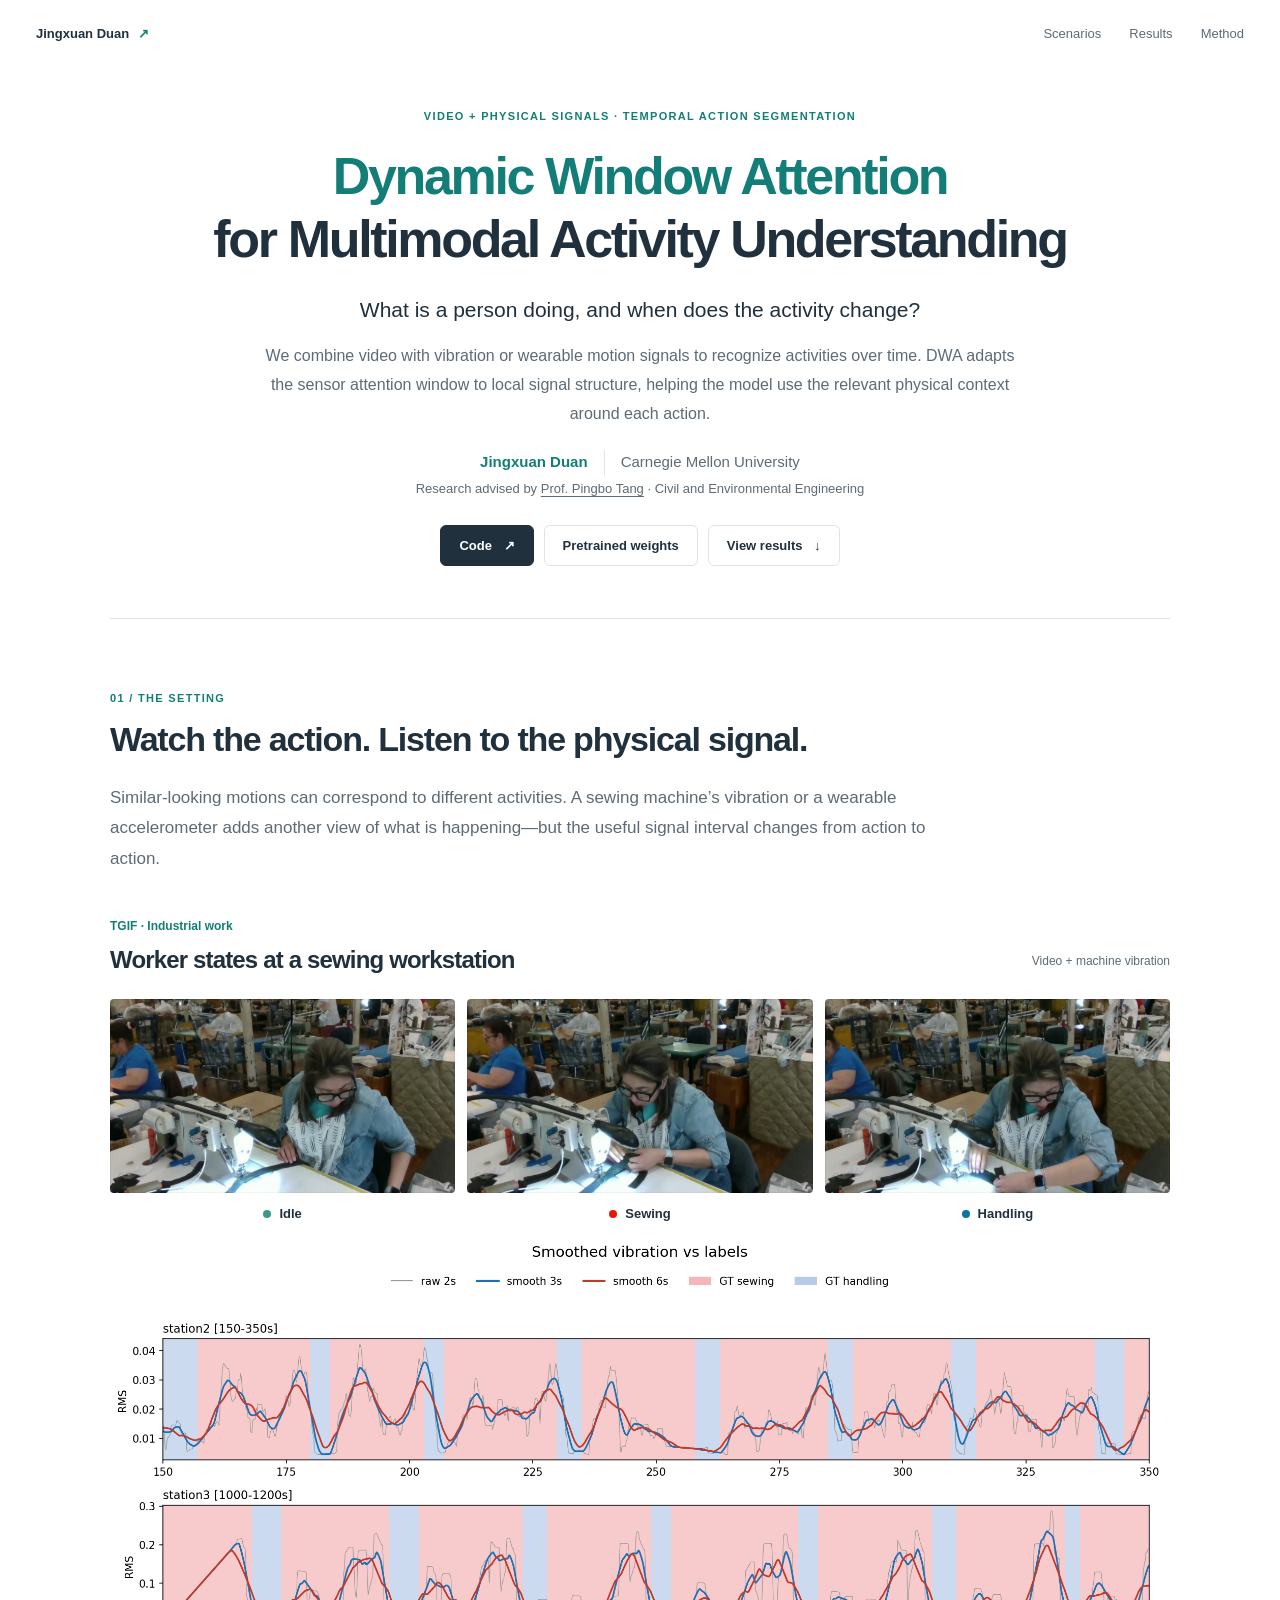
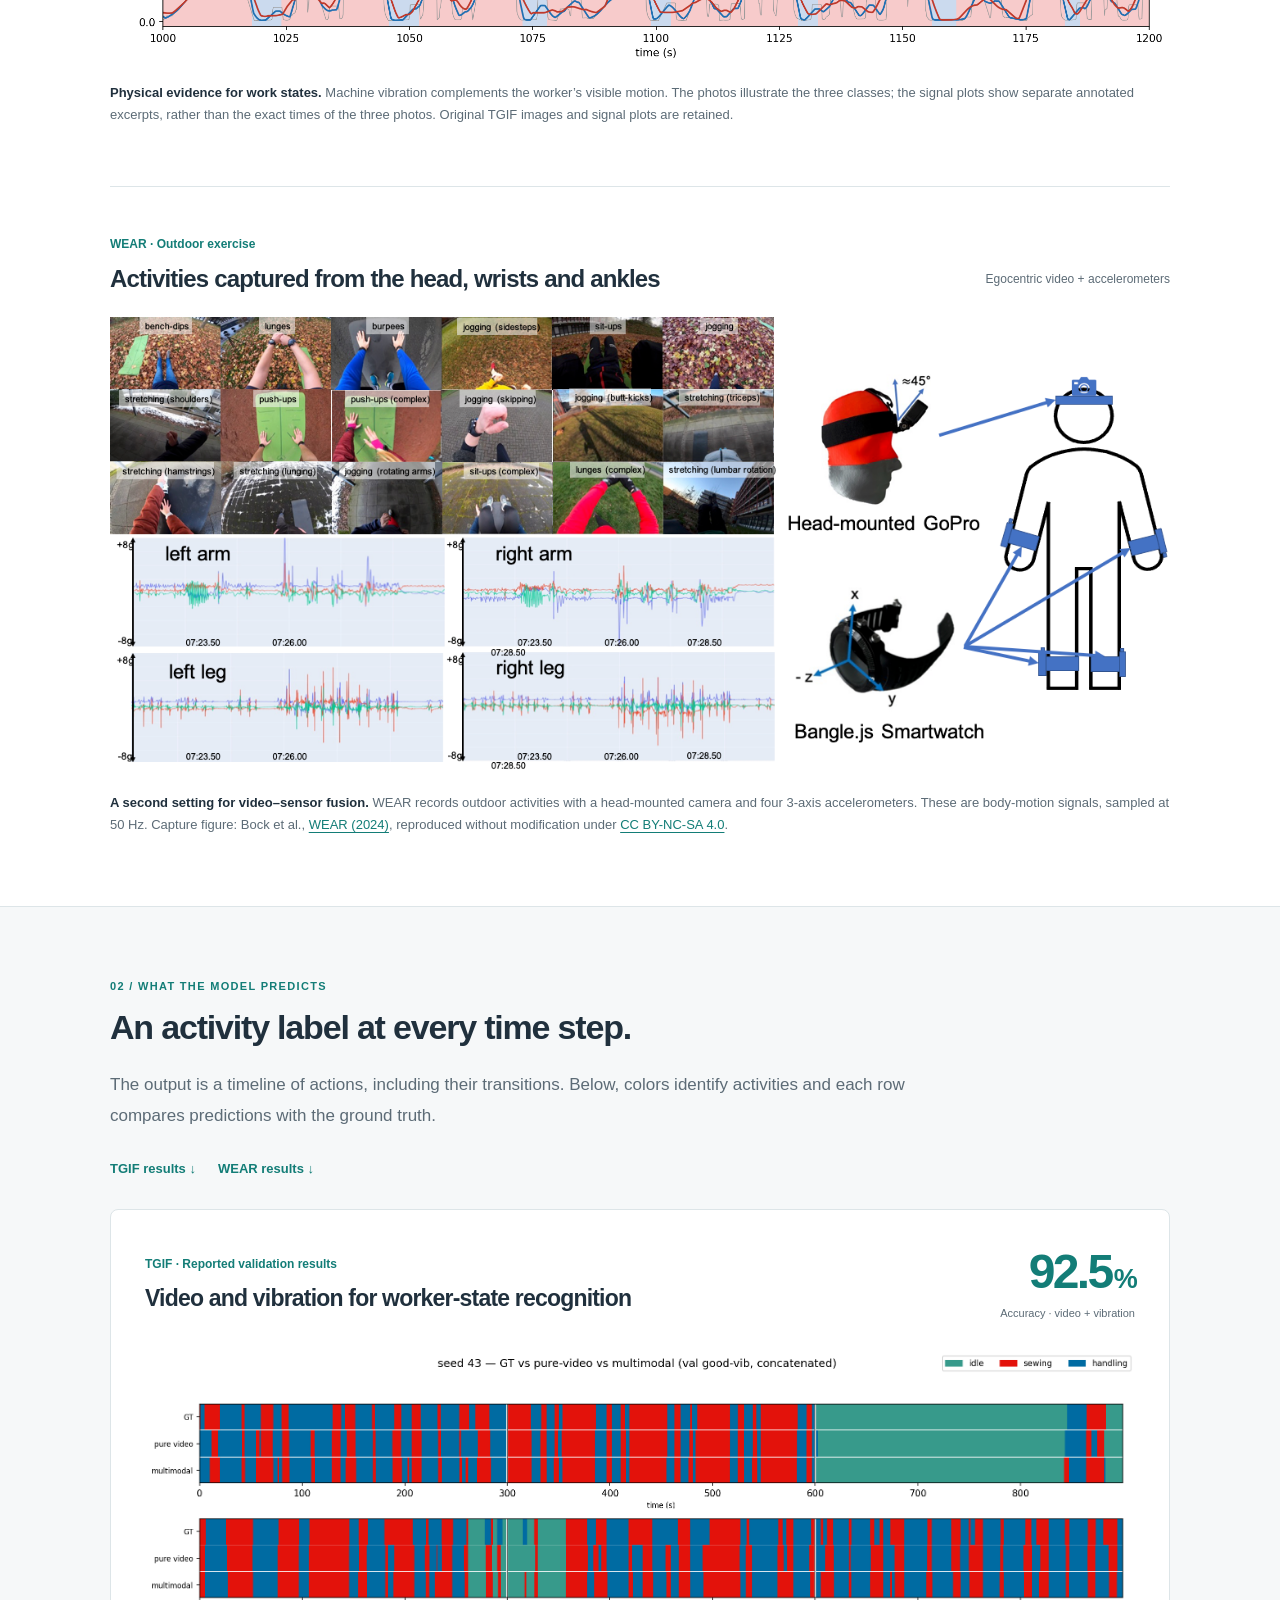
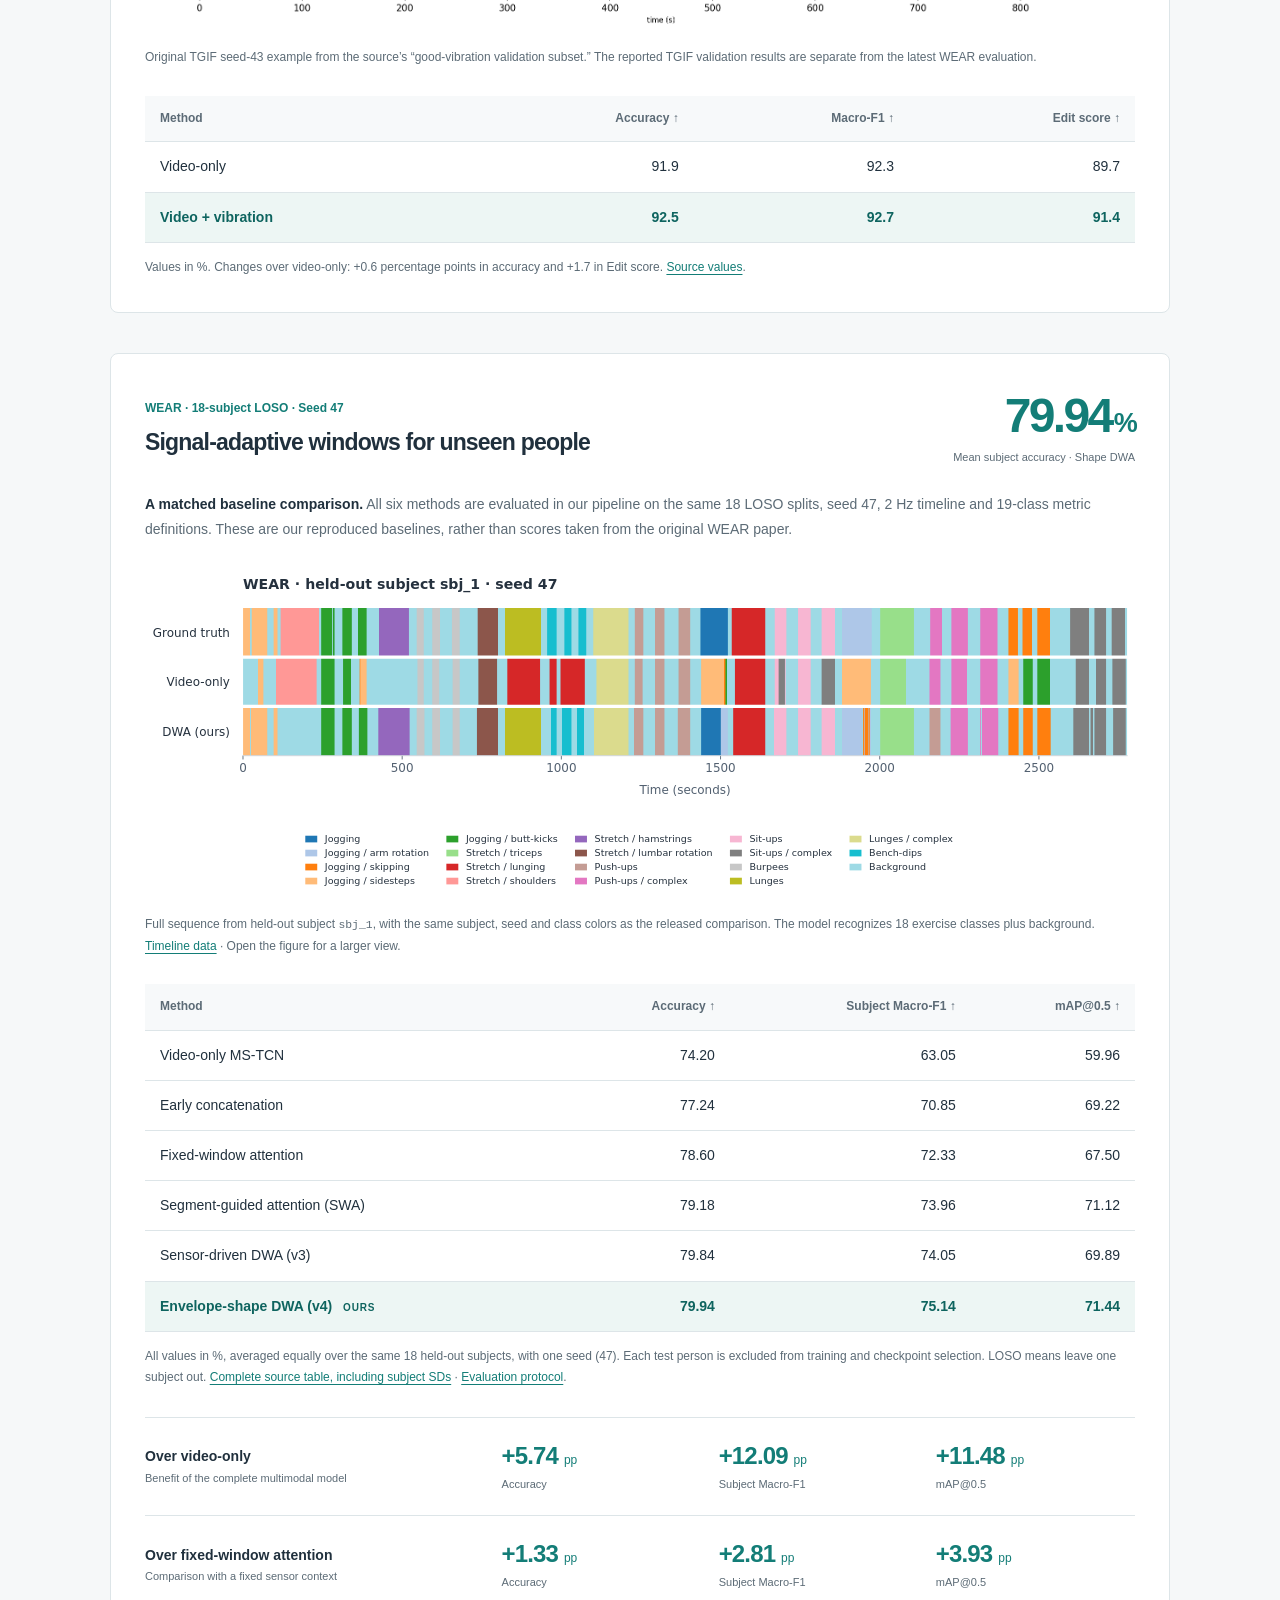
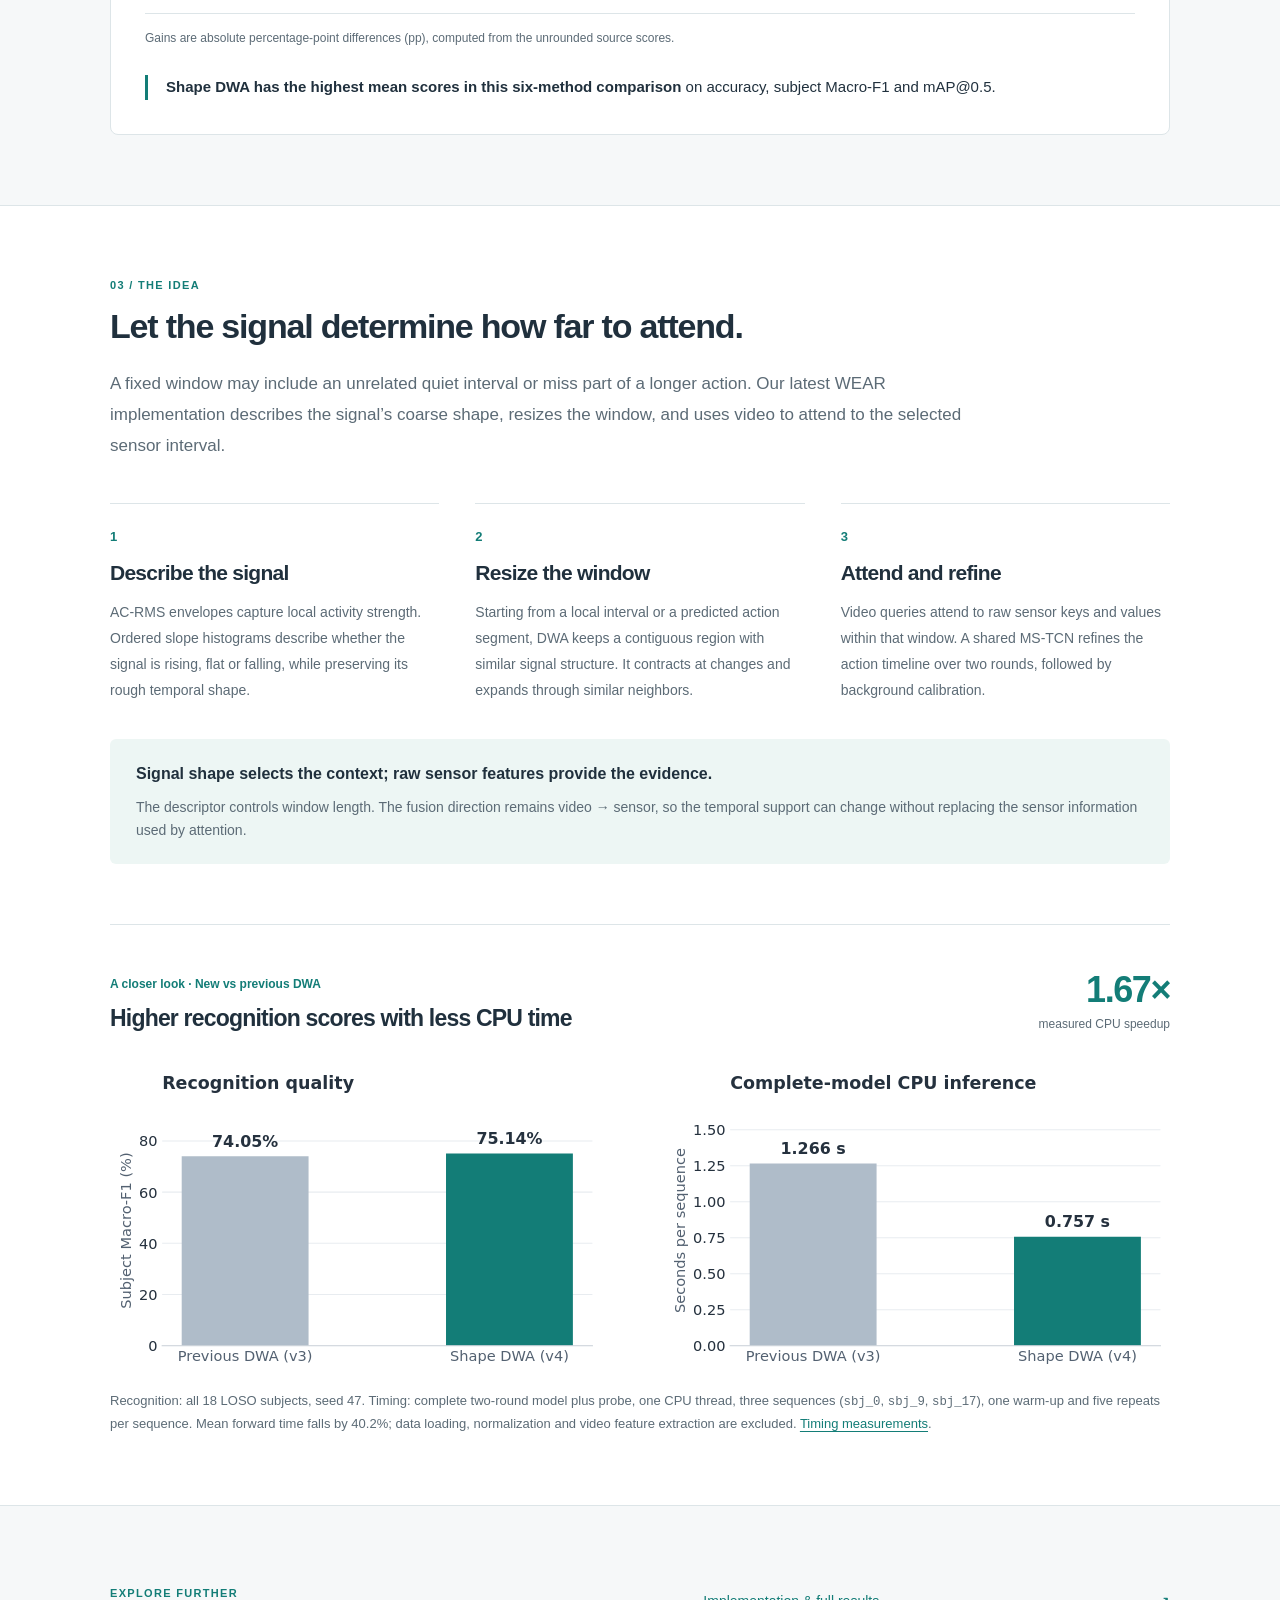
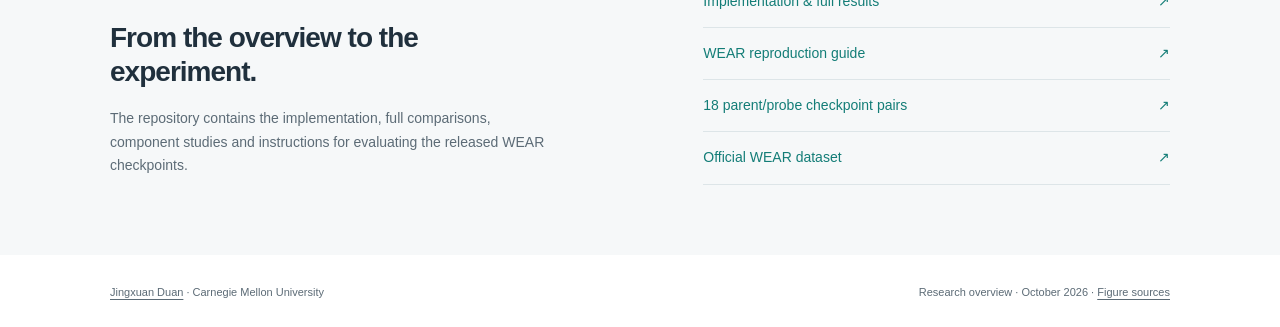
==== research/dwa/index.html @ 3ad312fc "Add concise DWA research page with scenarios and matched results" ====
<!DOCTYPE html>
<html lang="en">
<head>
  <meta charset="UTF-8">
  <meta name="viewport" content="width=device-width, initial-scale=1.0">
  <title>DWA: Signal-Adaptive Multimodal Activity Understanding | Jingxuan Duan</title>
  <meta name="description" content="Dynamic Window Attention combines video with vibration and wearable sensor signals to recognize human activities over time. Scenarios, temporal segmentation results, and a short method overview.">
  <meta name="author" content="Jingxuan Duan">
  <meta property="og:title" content="DWA: Signal-Adaptive Multimodal Activity Understanding">
  <meta property="og:description" content="From sewing workstations to outdoor exercise: using signal shape to select the sensor context for video-based activity understanding.">
  <meta property="og:type" content="website">
  <meta property="og:url" content="https://shureduan.github.io/research/dwa/">
  <meta property="og:image" content="https://shureduan.github.io/assets/research/dwa/tgif-sewing.jpg">
  <link rel="canonical" href="https://shureduan.github.io/research/dwa/">
  <link rel="stylesheet" href="style.css">
</head>
<body>
  <a class="skip-link" href="#scenarios">Skip to research</a>
  <nav class="page-nav" aria-label="Project navigation">
    <a class="home-link" href="../../">Jingxuan Duan <span aria-hidden="true">↗</span></a>
    <div><a href="#scenarios">Scenarios</a><a href="#results">Results</a><a href="#method">Method</a></div>
  </nav>
  <main>
    <header class="hero wrap">
      <p class="eyebrow">Video + physical signals · Temporal action segmentation</p>
      <h1><span class="title-accent">Dynamic Window Attention</span><br>for Multimodal Activity Understanding</h1>
      <p class="hero-question">What is a person doing, and when does the activity change?</p>
      <p class="hero-summary">We combine video with vibration or wearable motion signals to recognize activities over time. DWA adapts the sensor attention window to local signal structure, helping the model use the relevant physical context around each action.</p>
      <p class="authors"><a href="../../">Jingxuan Duan</a><span>Carnegie Mellon University</span></p>
      <p class="advisor">Research advised by <a href="https://www.cmu.edu/cee/people/faculty/tang.html">Prof. Pingbo Tang</a> · Civil and Environmental Engineering</p>
      <div class="resource-links">
        <a class="button button-primary" href="https://github.com/shureduan/TGIF-Multimodal-Temporal-Segmentation">Code <span aria-hidden="true">↗</span></a>
        <a class="button" href="https://github.com/shureduan/TGIF-Multimodal-Temporal-Segmentation/releases/tag/wear-shape-v4-20261020">Pretrained weights</a>
        <a class="button" href="#results">View results <span aria-hidden="true">↓</span></a>
      </div>
    </header>

    <section id="scenarios" class="wrap section">
      <div class="section-heading"><p class="eyebrow">01 / The setting</p><h2>Watch the action. Listen to the physical signal.</h2></div>
      <p class="section-intro">Similar-looking motions can correspond to different activities. A sewing machine’s vibration or a wearable accelerometer adds another view of what is happening—but the useful signal interval changes from action to action.</p>
      <article class="scenario">
        <div class="scenario-heading"><div><p class="dataset-label">TGIF · Industrial work</p><h3>Worker states at a sewing workstation</h3></div><span class="modality">Video + machine vibration</span></div>
        <figure>
          <div class="state-frames">
            <div><img src="../../assets/research/dwa/tgif-idle.jpg" alt="TGIF worker sitting at the sewing workstation during an idle interval" width="1280" height="720"><p><span class="state-dot idle"></span>Idle</p></div>
            <div><img src="../../assets/research/dwa/tgif-sewing.jpg" alt="TGIF worker operating the sewing machine" width="1280" height="720"><p><span class="state-dot sewing"></span>Sewing</p></div>
            <div><img src="../../assets/research/dwa/tgif-handling.jpg" alt="TGIF worker handling fabric at the workstation" width="1280" height="720"><p><span class="state-dot handling"></span>Handling</p></div>
          </div>
          <img class="signal-image" src="../../assets/research/dwa/tgif_vibration_smoothing.png" alt="TGIF vibration RMS traces at stations 2 and 3 with annotated sewing and handling intervals" width="2084" height="841" loading="lazy">
          <figcaption><strong>Physical evidence for work states.</strong> Machine vibration complements the worker’s visible motion. The photos illustrate the three classes; the signal plots show separate annotated excerpts, rather than the exact times of the three photos. Original TGIF images and signal plots are retained.</figcaption>
        </figure>
      </article>
      <article class="scenario">
        <div class="scenario-heading"><div><p class="dataset-label">WEAR · Outdoor exercise</p><h3>Activities captured from the head, wrists and ankles</h3></div><span class="modality">Egocentric video + accelerometers</span></div>
        <figure>
          <a class="image-link" href="../../assets/research/dwa/wear-capture-setup.png" target="_blank" rel="noopener" aria-label="Open the official WEAR capture and signal figure at full size">
            <img src="../../assets/research/dwa/wear-capture-setup.png" alt="Official WEAR figure: egocentric images of 18 exercises, synchronized accelerometer traces, and a person wearing a head camera with sensors at both wrists and ankles" width="1295" height="560" loading="lazy">
          </a>
          <figcaption><strong>A second setting for video–sensor fusion.</strong> WEAR records outdoor activities with a head-mounted camera and four 3-axis accelerometers. These are body-motion signals, sampled at 50 Hz. Capture figure: Bock et al., <a href="https://mariusbock.github.io/wear/">WEAR (2024)</a>, reproduced without modification under <a href="https://creativecommons.org/licenses/by-nc-sa/4.0/">CC BY-NC-SA 4.0</a>.</figcaption>
        </figure>
      </article>
    </section>

    <section id="results" class="section results-section">
      <div class="wrap">
        <div class="section-heading"><p class="eyebrow">02 / What the model predicts</p><h2>An activity label at every time step.</h2></div>
        <p class="section-intro">The output is a timeline of actions, including their transitions. Below, colors identify activities and each row compares predictions with the ground truth.</p>
        <nav class="dataset-links" aria-label="Jump to dataset results"><a href="#tgif-results">TGIF results ↓</a><a href="#wear-results">WEAR results ↓</a></nav>
        <article id="tgif-results" class="result-block">
          <div class="result-heading"><div><p class="dataset-label">TGIF · Reported validation results</p><h3>Video and vibration for worker-state recognition</h3></div><div class="result-number"><strong>92.5<span>%</span></strong><span>Accuracy · video + vibration</span></div></div>
          <figure>
            <a class="image-link" href="../../assets/research/dwa/tgif_timeline_seed43.png" target="_blank" rel="noopener" aria-label="Open TGIF temporal classification results at full size"><img src="../../assets/research/dwa/tgif_timeline_seed43.png" alt="Original TGIF seed-43 timelines compare ground truth, video-only predictions and multimodal predictions for idle, sewing and handling" width="2247" height="633" loading="lazy"></a>
            <figcaption>Original TGIF seed-43 example from the source’s “good-vibration validation subset.” The reported TGIF validation results are separate from the latest WEAR evaluation.</figcaption>
          </figure>
          <div class="table-scroll"><table class="metrics-table tgif-table">
            <caption class="sr-only">TGIF reported validation performance, percent</caption>
            <thead><tr><th scope="col">Method</th><th scope="col">Accuracy ↑</th><th scope="col">Macro-F1 ↑</th><th scope="col">Edit score ↑</th></tr></thead>
            <tbody>
              <tr><th scope="row">Video-only</th><td>91.9</td><td>92.3</td><td>89.7</td></tr>
              <tr class="highlight"><th scope="row">Video + vibration</th><td><strong>92.5</strong></td><td><strong>92.7</strong></td><td><strong>91.4</strong></td></tr>
            </tbody>
          </table></div>
          <p class="table-note">Values in %. Changes over video-only: +0.6 percentage points in accuracy and +1.7 in Edit score. <a href="../../assets/research/dwa/data/tgif_confirmed_metrics.csv">Source values</a>.</p>
        </article>
        <article id="wear-results" class="result-block">
          <div class="result-heading"><div><p class="dataset-label">WEAR · 18-subject LOSO · Seed 47</p><h3>Signal-adaptive windows for unseen people</h3></div><div class="result-number"><strong>79.94<span>%</span></strong><span>Mean subject accuracy · Shape DWA</span></div></div>
          <p class="matched-protocol"><strong>A matched baseline comparison.</strong> All six methods are evaluated in our pipeline on the same 18 LOSO splits, seed 47, 2 Hz timeline and 19-class metric definitions. These are our reproduced baselines, rather than scores taken from the original WEAR paper.</p>
          <figure>
            <a class="image-link" href="../../assets/research/dwa/wear-timeline.svg" target="_blank" rel="noopener" aria-label="Open WEAR temporal classification results at full size"><img src="../../assets/research/dwa/wear-timeline.svg" alt="Full WEAR subject sbj_1 timeline showing ground truth, video-only predictions and envelope-shape DWA predictions across all 19 classes" width="1300" height="430" loading="lazy"></a>
            <figcaption>Full sequence from held-out subject <code>sbj_1</code>, with the same subject, seed and class colors as the released comparison. The model recognizes 18 exercise classes plus background. <a href="../../assets/research/dwa/data/timeline_sbj_1.csv">Timeline data</a> · Open the figure for a larger view.</figcaption>
          </figure>
          <div class="table-scroll"><table class="metrics-table wear-table">
            <caption class="sr-only">WEAR main comparison: 18 subjects, seed 47; all metrics in percent</caption>
            <thead><tr><th scope="col">Method</th><th scope="col">Accuracy ↑</th><th scope="col"><span class="desktop-label">Subject </span>Macro-F1 ↑</th><th scope="col">mAP@0.5 ↑</th></tr></thead>
            <tbody>
              <tr><th scope="row">Video-only MS-TCN</th><td>74.20</td><td>63.05</td><td>59.96</td></tr>
              <tr><th scope="row">Early concatenation</th><td>77.24</td><td>70.85</td><td>69.22</td></tr>
              <tr><th scope="row">Fixed-window attention</th><td>78.60</td><td>72.33</td><td>67.50</td></tr>
              <tr><th scope="row">Segment-guided attention (SWA)</th><td>79.18</td><td>73.96</td><td>71.12</td></tr>
              <tr><th scope="row">Sensor-driven DWA (v3)</th><td>79.84</td><td>74.05</td><td>69.89</td></tr>
              <tr class="highlight"><th scope="row">Envelope-shape DWA (v4) <span class="ours">ours</span></th><td><strong>79.94</strong></td><td><strong>75.14</strong></td><td><strong>71.44</strong></td></tr>
            </tbody>
          </table></div>
          <p class="table-note">All values in %, averaged equally over the same 18 held-out subjects, with one seed (47). Each test person is excluded from training and checkpoint selection. LOSO means leave one subject out. <a href="../../assets/research/dwa/data/aggregate_metrics.csv">Complete source table, including subject SDs</a> · <a href="https://github.com/shureduan/TGIF-Multimodal-Temporal-Segmentation/blob/main/docs/envelope_shape_pilot.md">Evaluation protocol</a>.</p>
          <div class="gain-summary" aria-label="Absolute gains of envelope-shape DWA over matched baselines">
            <div class="gain-row"><h4>Over video-only<span>Benefit of the complete multimodal model</span></h4><p><strong>+5.74 <small>pp</small></strong><span>Accuracy</span></p><p><strong>+12.09 <small>pp</small></strong><span>Subject Macro-F1</span></p><p><strong>+11.48 <small>pp</small></strong><span>mAP@0.5</span></p></div>
            <div class="gain-row"><h4>Over fixed-window attention<span>Comparison with a fixed sensor context</span></h4><p><strong>+1.33 <small>pp</small></strong><span>Accuracy</span></p><p><strong>+2.81 <small>pp</small></strong><span>Subject Macro-F1</span></p><p><strong>+3.93 <small>pp</small></strong><span>mAP@0.5</span></p></div>
          </div>
          <p class="table-note">Gains are absolute percentage-point differences (pp), computed from the unrounded source scores.</p>
          <p class="finding"><strong>Shape DWA has the highest mean scores in this six-method comparison</strong> on accuracy, subject Macro-F1 and mAP@0.5.</p>
        </article>
      </div>
    </section>

    <section id="method" class="wrap section">
      <div class="section-heading"><p class="eyebrow">03 / The idea</p><h2>Let the signal determine how far to attend.</h2></div>
      <p class="section-intro">A fixed window may include an unrelated quiet interval or miss part of a longer action. Our latest WEAR implementation describes the signal’s coarse shape, resizes the window, and uses video to attend to the selected sensor interval.</p>
      <ol class="method-steps">
        <li><span class="step-index">1</span><h3>Describe the signal</h3><p>AC-RMS envelopes capture local activity strength. Ordered slope histograms describe whether the signal is rising, flat or falling, while preserving its rough temporal shape.</p></li>
        <li><span class="step-index">2</span><h3>Resize the window</h3><p>Starting from a local interval or a predicted action segment, DWA keeps a contiguous region with similar signal structure. It contracts at changes and expands through similar neighbors.</p></li>
        <li><span class="step-index">3</span><h3>Attend and refine</h3><p>Video queries attend to raw sensor keys and values within that window. A shared MS-TCN refines the action timeline over two rounds, followed by background calibration.</p></li>
      </ol>
      <div class="method-takeaway"><strong>Signal shape selects the context; raw sensor features provide the evidence.</strong><p>The descriptor controls window length. The fusion direction remains video → sensor, so the temporal support can change without replacing the sensor information used by attention.</p></div>
      <div class="extra-result">
        <div class="result-heading"><div><p class="dataset-label">A closer look · New vs previous DWA</p><h3>Higher recognition scores with less CPU time</h3></div><div class="speed-number"><strong>1.67×</strong><span>measured CPU speedup</span></div></div>
        <figure>
          <img src="../../assets/research/dwa/wear-quality-speed.svg" alt="Shape DWA raises subject Macro-F1 from 74.05 to 75.14 percent and lowers average CPU forward time from 1.266 to 0.757 seconds per sequence" width="1150" height="360" loading="lazy">
          <figcaption>Recognition: all 18 LOSO subjects, seed 47. Timing: complete two-round model plus probe, one CPU thread, three sequences (<code>sbj_0</code>, <code>sbj_9</code>, <code>sbj_17</code>), one warm-up and five repeats per sequence. Mean forward time falls by 40.2%; data loading, normalization and video feature extraction are excluded. <a href="../../assets/research/dwa/data/inference_timing.csv">Timing measurements</a>.</figcaption>
        </figure>
      </div>
    </section>
    <section class="resources-section section">
      <div class="wrap resources-grid">
        <div><p class="eyebrow">Explore further</p><h2>From the overview to the experiment.</h2><p>The repository contains the implementation, full comparisons, component studies and instructions for evaluating the released WEAR checkpoints.</p></div>
        <ul class="resource-list">
          <li><a href="https://github.com/shureduan/TGIF-Multimodal-Temporal-Segmentation">Implementation &amp; full results <span aria-hidden="true">↗</span></a></li>
          <li><a href="https://github.com/shureduan/TGIF-Multimodal-Temporal-Segmentation/blob/main/docs/envelope_shape_pilot.md">WEAR reproduction guide <span aria-hidden="true">↗</span></a></li>
          <li><a href="https://github.com/shureduan/TGIF-Multimodal-Temporal-Segmentation/releases/tag/wear-shape-v4-20261020">18 parent/probe checkpoint pairs <span aria-hidden="true">↗</span></a></li>
          <li><a href="https://mariusbock.github.io/wear/">Official WEAR dataset <span aria-hidden="true">↗</span></a></li>
        </ul>
      </div>
    </section>
  </main>
  <footer class="wrap footer"><p><a href="../../">Jingxuan Duan</a> · Carnegie Mellon University</p><p>Research overview · October 2026 · <a href="../../assets/research/dwa/ATTRIBUTION.md">Figure sources</a></p></footer>
</body>
</html>
---- research/dwa/style.css ----
:root { --ink:#20303d; --muted:#5c6b76; --accent:#137d77; --line:#dde5e8; --soft:#f6f8f9; }
* { box-sizing:border-box; }
html { scroll-behavior:smooth; scroll-padding-top:80px; }
body { margin:0; color:var(--ink); background:#fff; font-family:Inter,-apple-system,BlinkMacSystemFont,"Segoe UI",sans-serif; line-height:1.65; -webkit-font-smoothing:antialiased; }
a { color:var(--accent); text-underline-offset:3px; }
a:hover { color:#0b5955; }
a:focus-visible { outline:3px solid #c78b32; outline-offset:5px; border-radius:2px; }
img { display:block; max-width:100%; height:auto; }
figure { margin:0; }
figcaption { color:var(--muted); font-size:13px; line-height:1.7; margin-top:16px; }
figcaption strong { color:var(--ink); font-weight:600; }
p { margin:0 0 18px; }
h1,h2,h3 { line-height:1.22; letter-spacing:-.035em; }
h2 { font-size:34px; font-weight:650; margin:0; }
h3 { font-size:24px; font-weight:650; margin:0; }
code { font-size:.95em; }
.wrap { width:min(1060px,calc(100% - 64px)); margin-inline:auto; }
.page-nav { max-width:1360px; margin:auto; display:flex; align-items:center; justify-content:space-between; padding:23px 36px; font-size:13px; }
.page-nav a { text-decoration:none; color:var(--muted); }
.page-nav .home-link { color:var(--ink); font-weight:600; }
.page-nav .home-link span { margin-left:5px; color:var(--accent); }
.page-nav>div { display:flex; gap:28px; }
.hero { text-align:center; padding:40px 0 52px; max-width:1040px; }
.eyebrow { text-transform:uppercase; letter-spacing:.12em; font-size:11px; font-weight:700; color:var(--accent); margin-bottom:19px; }
h1 { font-size:clamp(32px,4.3vw,52px); font-weight:650; margin:0 0 22px; letter-spacing:-.045em; }
.title-accent { color:var(--accent); }
.hero-question { font-size:21px; margin-bottom:14px; font-weight:500; }
.hero-summary { max-width:760px; margin:0 auto 22px; font-size:16px; color:var(--muted); line-height:1.8; }
.authors { display:flex; align-items:center; justify-content:center; gap:16px; margin-bottom:3px; font-size:15px; }
.authors a { font-weight:650; text-decoration:none; }
.authors span { color:var(--muted); border-left:1px solid var(--line); padding-left:16px; }
.advisor { color:var(--muted); font-size:13px; margin-bottom:25px; }
.advisor a { color:inherit; }
.resource-links { display:flex; flex-wrap:wrap; justify-content:center; gap:10px; }
.button { text-decoration:none; border:1px solid var(--line); border-radius:6px; padding:9px 18px; color:var(--ink); font-size:13px; font-weight:600; transition:background .15s; }
.button:hover { background:var(--soft); }
.button-primary { background:var(--ink); color:white; border-color:var(--ink); }
.button-primary:hover { background:#344854; color:white; }
.button span { margin-left:8px; }
.section { padding-block:70px; }
.section-heading .eyebrow { margin-bottom:12px; }
.section-intro { font-size:17px; color:var(--muted); max-width:860px; margin:22px 0 42px; line-height:1.8; }
#scenarios { border-top:1px solid var(--line); }
.scenario+.scenario { margin-top:60px; padding-top:48px; border-top:1px solid var(--line); }
.scenario-heading { display:flex; align-items:flex-end; justify-content:space-between; gap:24px; margin-bottom:24px; }
.dataset-label { font-size:12px; font-weight:650; color:var(--accent); margin-bottom:9px; }
.modality { font-size:12px; color:var(--muted); white-space:nowrap; padding-bottom:3px; }
.state-frames { display:grid; grid-template-columns:repeat(3,1fr); gap:12px; }
.state-frames img { border-radius:4px; aspect-ratio:16/9; width:100%; }
.state-frames p { display:flex; gap:8px; align-items:center; justify-content:center; font-size:13px; font-weight:600; margin:10px 0 14px; }
.state-dot { width:8px; height:8px; border-radius:50%; display:inline-block; }
.idle { background:#389a8a; }
.sewing { background:#e91607; }
.handling { background:#0876a1; }
.signal-image { width:100%; }
.image-link { display:block; border-radius:3px; }
.image-link:hover { outline:1px solid var(--line); outline-offset:5px; }
.results-section { background:var(--soft); border-block:1px solid var(--line); }
.dataset-links { display:flex; gap:22px; font-size:13px; font-weight:600; margin-top:-16px; }
.dataset-links a { text-decoration:none; }
.dataset-links a:hover { text-decoration:underline; }
.result-block { padding:34px; background:#fff; border:1px solid var(--line); border-radius:8px; margin-top:30px; }
.result-block+.result-block { margin-top:40px; }
.result-heading { display:flex; justify-content:space-between; align-items:center; gap:30px; margin-bottom:30px; }
.result-heading h3 { font-size:23px; max-width:510px; }
.result-number { flex-shrink:0; text-align:right; }
.result-number strong { color:var(--accent); display:block; font-size:48px; font-weight:650; line-height:1.15; letter-spacing:-.055em; }
.result-number strong span { font-size:27px; margin-left:2px; }
.result-number>span { color:var(--muted); font-size:11px; display:block; margin-top:5px; }
.result-block figcaption { margin-bottom:28px; font-size:12px; }
.table-scroll { overflow-x:auto; }
.metrics-table { width:100%; border-collapse:collapse; text-align:right; font-size:14px; font-variant-numeric:tabular-nums; }
.metrics-table th,.metrics-table td { padding:13px 15px; border-bottom:1px solid var(--line); white-space:nowrap; }
.metrics-table thead th { font-size:12px; font-weight:600; color:var(--muted); background:#f7f9fa; }
.metrics-table th:first-child { text-align:left; }
.metrics-table tbody th { font-weight:450; }
.metrics-table .highlight { background:#edf6f4; color:#0e645f; }
.metrics-table .highlight th { font-weight:700; }
.ours { margin-left:7px; font-size:10px; text-transform:uppercase; letter-spacing:.08em; font-weight:650; }
.table-note { font-size:12px; color:var(--muted); margin:14px 0 0; line-height:1.8; }
.finding { border-left:3px solid var(--accent); padding:0 0 0 18px; font-size:15px; margin:25px 0 0; }
.matched-protocol { font-size:14px; color:var(--muted); margin:-5px 0 28px; line-height:1.8; }
.matched-protocol strong { color:var(--ink); }
.gain-summary { margin-top:28px; border-block:1px solid var(--line); }
.gain-row { display:grid; grid-template-columns:1.7fr repeat(3,1fr); gap:18px; align-items:center; padding:22px 0; }
.gain-row+.gain-row { border-top:1px solid var(--line); }
.gain-row h4 { font-size:14px; margin:0; font-weight:600; line-height:1.45; }
.gain-row h4 span { display:block; font-size:11px; color:var(--muted); font-weight:400; margin-top:4px; }
.gain-row p { margin:0; }
.gain-row p strong { display:block; font-size:24px; color:var(--accent); line-height:1.3; font-weight:650; letter-spacing:-.035em; }
.gain-row small { font-size:12px; font-weight:500; letter-spacing:0; }
.gain-row p>span { display:block; font-size:11px; color:var(--muted); margin-top:4px; }
.method-steps { list-style:none; padding:0; margin:35px 0; display:grid; grid-template-columns:repeat(3,1fr); gap:36px; }
.method-steps li { border-top:1px solid var(--line); padding-top:22px; }
.step-index { display:block; color:var(--accent); font-size:13px; font-weight:700; margin-bottom:12px; }
.method-steps h3 { font-size:21px; margin-bottom:15px; }
.method-steps p { color:var(--muted); font-size:14px; line-height:1.85; margin-bottom:0; }
.method-takeaway { padding:22px 26px; background:#edf6f4; border-radius:6px; font-size:16px; }
.method-takeaway p { margin:9px 0 0; font-size:14px; color:var(--muted); }
.extra-result { margin-top:60px; padding-top:45px; border-top:1px solid var(--line); }
.speed-number { text-align:right; flex-shrink:0; }
.speed-number strong { display:block; font-size:36px; color:var(--accent); line-height:1.1; letter-spacing:-.04em; }
.speed-number span { font-size:12px; color:var(--muted); }
.resources-section { background:var(--soft); border-top:1px solid var(--line); }
.resources-grid { display:grid; grid-template-columns:1.1fr 1fr; gap:80px; align-items:center; }
.resources-grid h2 { font-size:28px; max-width:360px; }
.resources-grid p:not(.eyebrow) { font-size:14px; color:var(--muted); margin-top:18px; margin-bottom:0; max-width:450px; }
.resource-list { list-style:none; margin:0; padding:0; }
.resource-list li { border-bottom:1px solid var(--line); }
.resource-list a { text-decoration:none; display:flex; justify-content:space-between; gap:16px; padding:14px 0; font-size:14px; font-weight:500; }
.resource-list a:hover { text-decoration:underline; }
.footer { padding-block:28px; display:flex; justify-content:space-between; gap:20px; color:var(--muted); font-size:11px; }
.footer p { margin:0; }
.footer a { color:inherit; }
.sr-only { position:absolute; width:1px; height:1px; padding:0; margin:-1px; overflow:hidden; clip:rect(0,0,0,0); white-space:nowrap; border:0; }
.skip-link { position:absolute; left:20px; top:-80px; padding:10px 16px; background:#fff; border:2px solid var(--accent); z-index:5; }
.skip-link:focus { top:10px; }
@media (max-width:800px) {
  .wrap { width:calc(100% - 40px); }
  .page-nav { padding:20px; }
  .page-nav>div { gap:18px; }
  .hero { padding:42px 0 55px; }
  h1 { font-size:36px; }
  .hero-question { font-size:18px; }
  .hero-summary { font-size:15px; }
  .section { padding-block:48px; }
  h2 { font-size:29px; }
  .scenario-heading { display:block; }
  .modality { display:block; margin-top:10px; }
  .scenario-heading h3 { font-size:23px; }
  .result-block { padding:24px 20px; }
  .result-heading { gap:20px; }
  .result-heading h3 { font-size:21px; }
  .result-number strong { font-size:40px; }
  .result-number>span { max-width:160px; }
  .method-steps { gap:24px; }
  .resources-grid { gap:40px; }
}
@media (max-width:540px) {
  .page-nav { font-size:12px; }
  .page-nav>div { gap:14px; }
  .hero .eyebrow { font-size:9px; letter-spacing:.08em; }
  h1 { font-size:31px; line-height:1.2; }
  .hero-question { font-size:18px; max-width:300px; margin-inline:auto; }
  .hero-summary { font-size:14px; }
  .authors { flex-direction:column; gap:0; font-size:14px; }
  .authors span { border:0; padding:0; font-size:13px; }
  .advisor { font-size:11px; margin-top:10px; }
  .button { padding:8px 12px; font-size:12px; }
  h2 { font-size:27px; }
  .section-intro { font-size:15px; margin-bottom:30px; }
  .state-frames { gap:6px; }
  .state-frames p { font-size:11px; gap:5px; margin-top:7px; }
  .state-dot { width:6px; height:6px; }
  figcaption { font-size:12px; }
  .result-block { padding:22px 14px; margin-inline:-6px; }
  .result-heading { flex-direction:column; align-items:flex-start; gap:18px; margin-bottom:24px; }
  .result-number { text-align:left; }
  .result-number strong { font-size:42px; }
  .result-number>span { max-width:none; font-size:12px; }
  .metrics-table { font-size:12px; table-layout:fixed; }
  .metrics-table th,.metrics-table td { padding:11px 6px; }
  .metrics-table th:first-child { width:41%; white-space:normal; }
  .metrics-table thead th { font-size:10px; white-space:normal; }
  .desktop-label { display:none; }
  .ours { display:none; }
  .finding { font-size:14px; padding-left:13px; }
  .gain-row { grid-template-columns:repeat(3,1fr); gap:15px 8px; padding:20px 0; }
  .gain-row h4 { grid-column:1/-1; }
  .gain-row p strong { font-size:22px; }
  .gain-row p>span { font-size:10px; }
  .method-steps { grid-template-columns:1fr; gap:25px; }
  .method-steps li { padding-top:18px; }
  .step-index { float:left; margin-right:13px; line-height:26px; }
  .method-steps h3 { font-size:21px; }
  .method-takeaway { padding:20px; }
  .extra-result { margin-top:40px; padding-top:32px; }
  .speed-number { text-align:left; }
  .resources-grid { grid-template-columns:1fr; gap:24px; }
  .footer { display:block; }
  .footer p+p { margin-top:7px; }
}
@media (prefers-reduced-motion:reduce) { html { scroll-behavior:auto; } .button { transition:none; } }
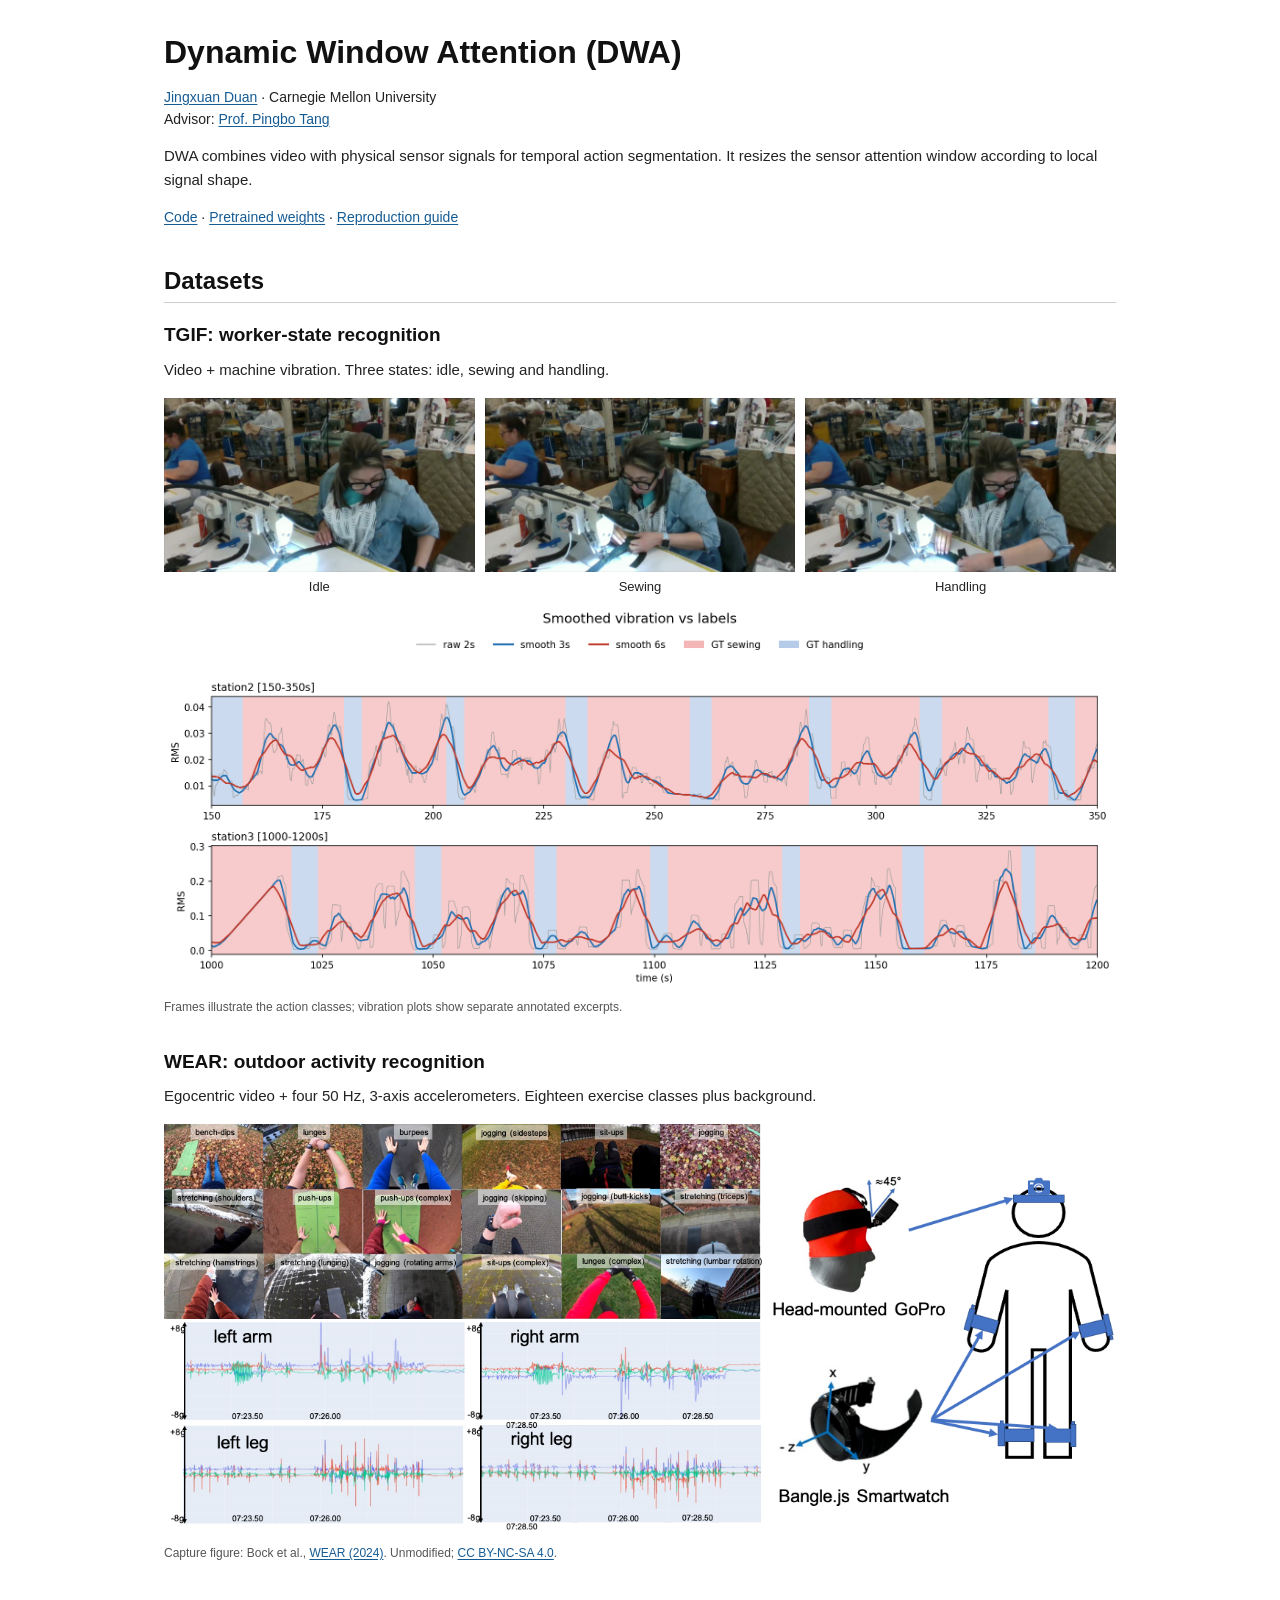
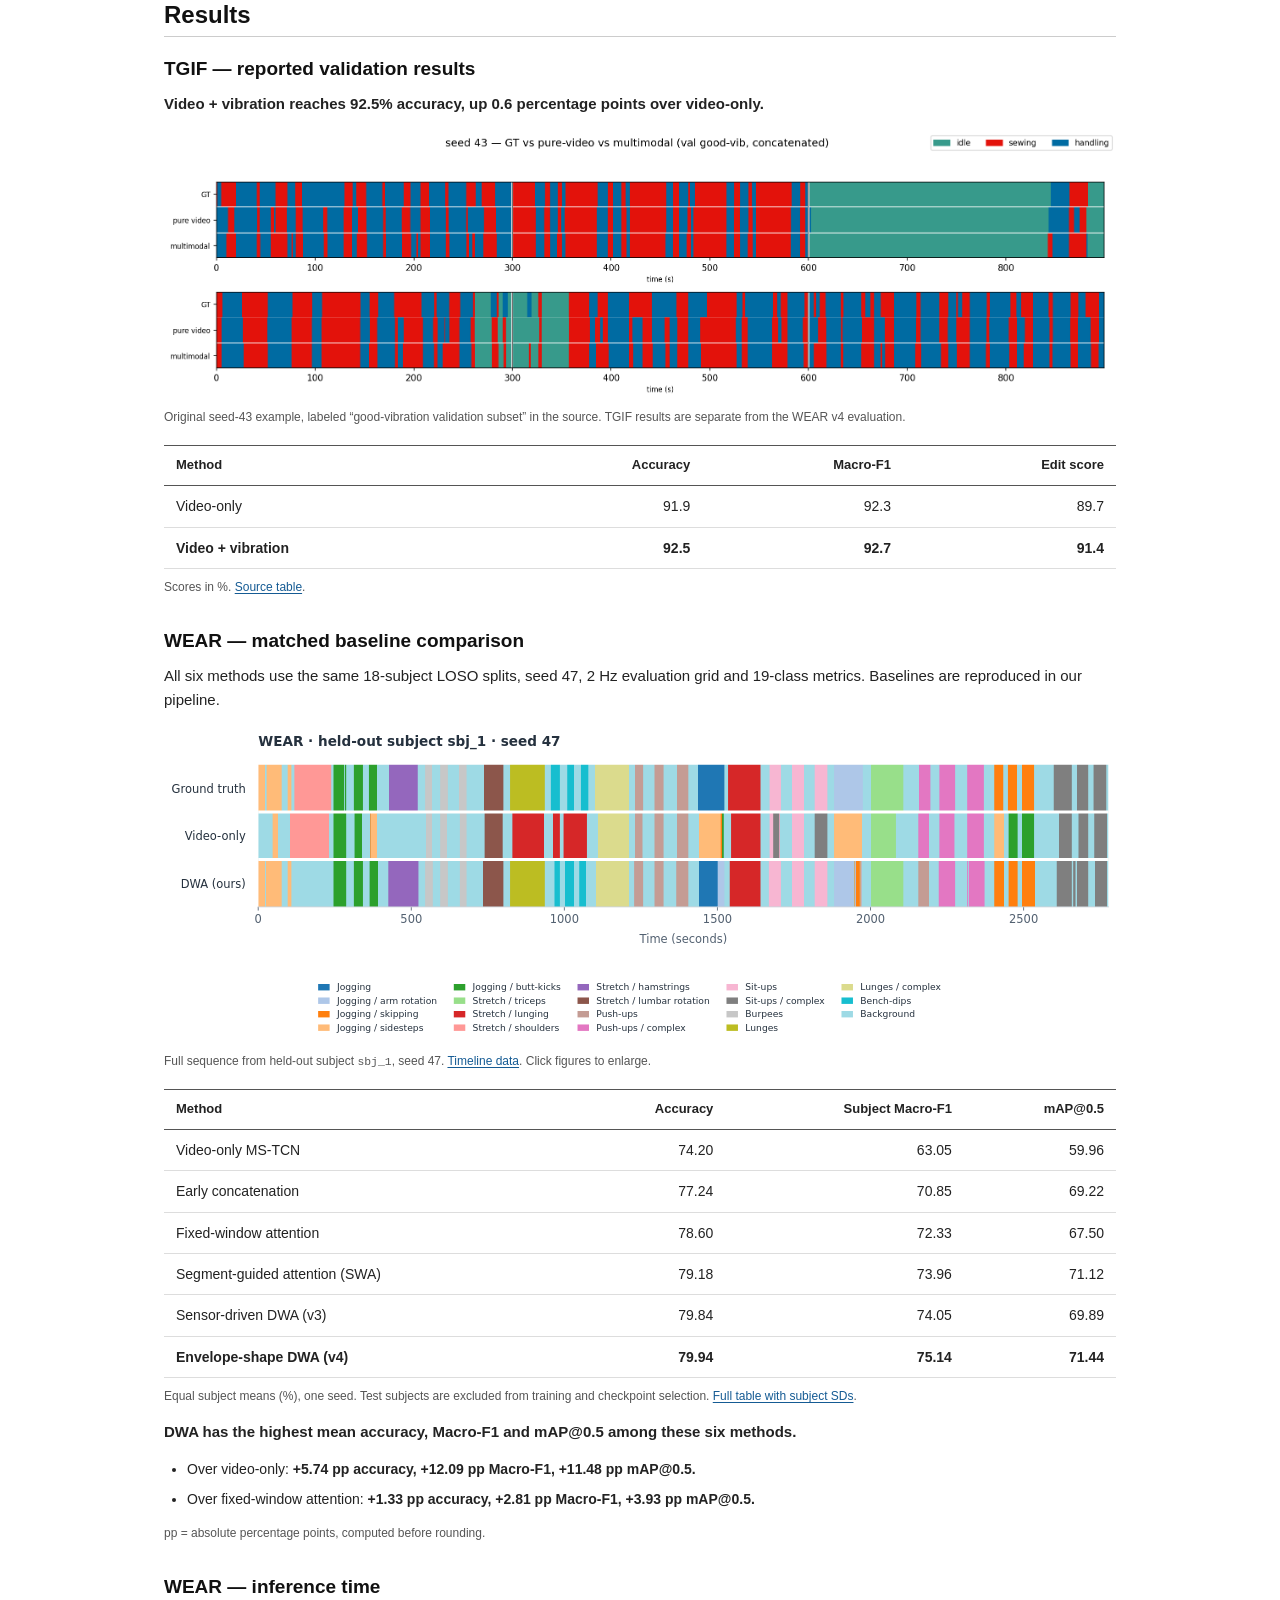
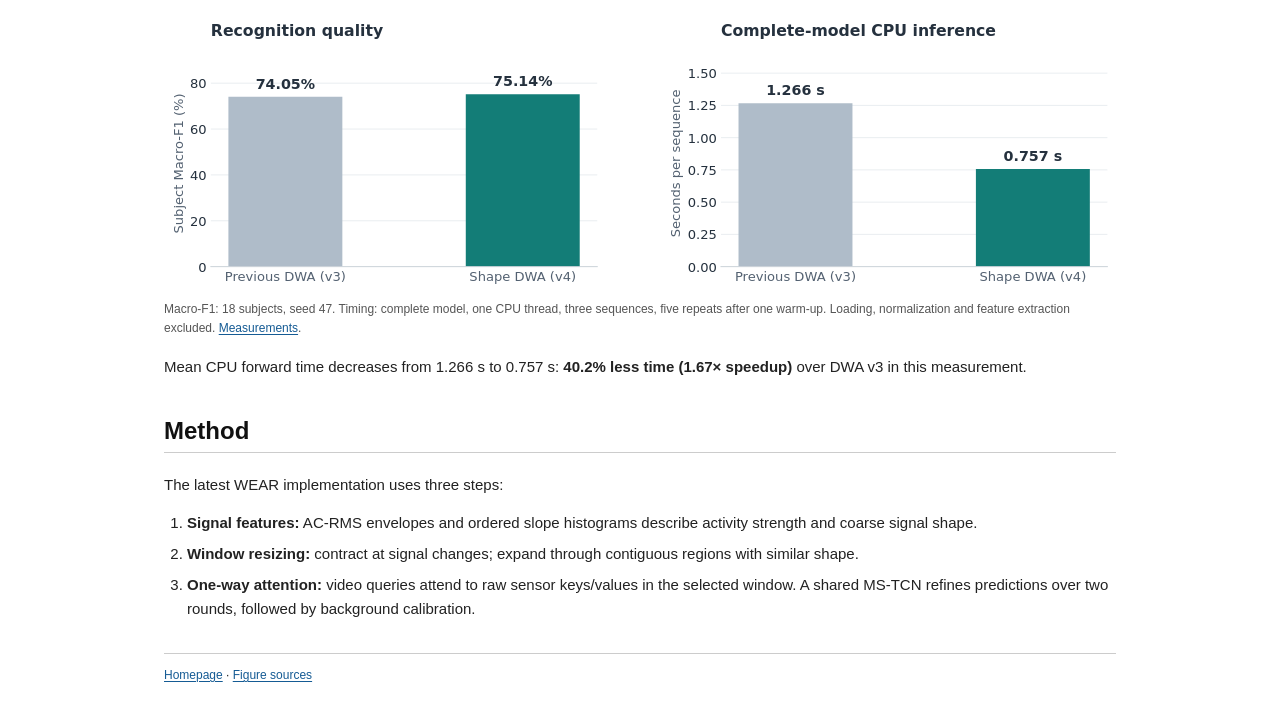
==== commit b90bde39: "Simplify DWA page to datasets, results and method" ====
--- a/research/dwa/index.html
+++ b/research/dwa/index.html
@@ -3,11 +3,11 @@
 <head>
   <meta charset="UTF-8">
   <meta name="viewport" content="width=device-width, initial-scale=1.0">
-  <title>DWA: Signal-Adaptive Multimodal Activity Understanding | Jingxuan Duan</title>
-  <meta name="description" content="Dynamic Window Attention combines video with vibration and wearable sensor signals to recognize human activities over time. Scenarios, temporal segmentation results, and a short method overview.">
+  <title>Dynamic Window Attention (DWA) | Jingxuan Duan</title>
+  <meta name="description" content="Video–sensor temporal action segmentation with signal-adaptive attention windows. TGIF and WEAR datasets, matched baseline comparisons, and method.">
   <meta name="author" content="Jingxuan Duan">
-  <meta property="og:title" content="DWA: Signal-Adaptive Multimodal Activity Understanding">
-  <meta property="og:description" content="From sewing workstations to outdoor exercise: using signal shape to select the sensor context for video-based activity understanding.">
+  <meta property="og:title" content="Dynamic Window Attention (DWA)">
+  <meta property="og:description" content="Video–sensor temporal action segmentation: datasets, results, and method.">
   <meta property="og:type" content="website">
   <meta property="og:url" content="https://shureduan.github.io/research/dwa/">
   <meta property="og:image" content="https://shureduan.github.io/assets/research/dwa/tgif-sewing.jpg">
@@ -15,132 +15,108 @@
   <link rel="stylesheet" href="style.css">
 </head>
 <body>
-  <a class="skip-link" href="#scenarios">Skip to research</a>
-  <nav class="page-nav" aria-label="Project navigation">
-    <a class="home-link" href="../../">Jingxuan Duan <span aria-hidden="true">↗</span></a>
-    <div><a href="#scenarios">Scenarios</a><a href="#results">Results</a><a href="#method">Method</a></div>
-  </nav>
+  <a class="skip-link" href="#scenarios">Skip to datasets</a>
   <main>
-    <header class="hero wrap">
-      <p class="eyebrow">Video + physical signals · Temporal action segmentation</p>
-      <h1><span class="title-accent">Dynamic Window Attention</span><br>for Multimodal Activity Understanding</h1>
-      <p class="hero-question">What is a person doing, and when does the activity change?</p>
-      <p class="hero-summary">We combine video with vibration or wearable motion signals to recognize activities over time. DWA adapts the sensor attention window to local signal structure, helping the model use the relevant physical context around each action.</p>
-      <p class="authors"><a href="../../">Jingxuan Duan</a><span>Carnegie Mellon University</span></p>
-      <p class="advisor">Research advised by <a href="https://www.cmu.edu/cee/people/faculty/tang.html">Prof. Pingbo Tang</a> · Civil and Environmental Engineering</p>
-      <div class="resource-links">
-        <a class="button button-primary" href="https://github.com/shureduan/TGIF-Multimodal-Temporal-Segmentation">Code <span aria-hidden="true">↗</span></a>
-        <a class="button" href="https://github.com/shureduan/TGIF-Multimodal-Temporal-Segmentation/releases/tag/wear-shape-v4-20261020">Pretrained weights</a>
-        <a class="button" href="#results">View results <span aria-hidden="true">↓</span></a>
-      </div>
+    <header>
+      <h1>Dynamic Window Attention (DWA)</h1>
+      <p class="byline"><a href="../../">Jingxuan Duan</a> · Carnegie Mellon University<br>Advisor: <a href="https://www.cmu.edu/cee/people/faculty/tang.html">Prof. Pingbo Tang</a></p>
+      <p>DWA combines video with physical sensor signals for temporal action segmentation. It resizes the sensor attention window according to local signal shape.</p>
+      <p class="links"><a href="https://github.com/shureduan/TGIF-Multimodal-Temporal-Segmentation">Code</a> · <a href="https://github.com/shureduan/TGIF-Multimodal-Temporal-Segmentation/releases/tag/wear-shape-v4-20261020">Pretrained weights</a> · <a href="https://github.com/shureduan/TGIF-Multimodal-Temporal-Segmentation/blob/main/docs/envelope_shape_pilot.md">Reproduction guide</a></p>
     </header>
 
-    <section id="scenarios" class="wrap section">
-      <div class="section-heading"><p class="eyebrow">01 / The setting</p><h2>Watch the action. Listen to the physical signal.</h2></div>
-      <p class="section-intro">Similar-looking motions can correspond to different activities. A sewing machine’s vibration or a wearable accelerometer adds another view of what is happening—but the useful signal interval changes from action to action.</p>
-      <article class="scenario">
-        <div class="scenario-heading"><div><p class="dataset-label">TGIF · Industrial work</p><h3>Worker states at a sewing workstation</h3></div><span class="modality">Video + machine vibration</span></div>
+    <section id="scenarios">
+      <h2>Datasets</h2>
+      <article>
+        <h3>TGIF: worker-state recognition</h3>
+        <p>Video + machine vibration. Three states: idle, sewing and handling.</p>
         <figure>
           <div class="state-frames">
-            <div><img src="../../assets/research/dwa/tgif-idle.jpg" alt="TGIF worker sitting at the sewing workstation during an idle interval" width="1280" height="720"><p><span class="state-dot idle"></span>Idle</p></div>
-            <div><img src="../../assets/research/dwa/tgif-sewing.jpg" alt="TGIF worker operating the sewing machine" width="1280" height="720"><p><span class="state-dot sewing"></span>Sewing</p></div>
-            <div><img src="../../assets/research/dwa/tgif-handling.jpg" alt="TGIF worker handling fabric at the workstation" width="1280" height="720"><p><span class="state-dot handling"></span>Handling</p></div>
+            <div><img src="../../assets/research/dwa/tgif-idle.jpg" alt="TGIF worker during an idle interval" width="1280" height="720"><p>Idle</p></div>
+            <div><img src="../../assets/research/dwa/tgif-sewing.jpg" alt="TGIF worker operating the sewing machine" width="1280" height="720"><p>Sewing</p></div>
+            <div><img src="../../assets/research/dwa/tgif-handling.jpg" alt="TGIF worker handling fabric" width="1280" height="720"><p>Handling</p></div>
           </div>
-          <img class="signal-image" src="../../assets/research/dwa/tgif_vibration_smoothing.png" alt="TGIF vibration RMS traces at stations 2 and 3 with annotated sewing and handling intervals" width="2084" height="841" loading="lazy">
-          <figcaption><strong>Physical evidence for work states.</strong> Machine vibration complements the worker’s visible motion. The photos illustrate the three classes; the signal plots show separate annotated excerpts, rather than the exact times of the three photos. Original TGIF images and signal plots are retained.</figcaption>
+          <img src="../../assets/research/dwa/tgif_vibration_smoothing.png" alt="TGIF vibration RMS traces with annotated sewing and handling intervals" width="2084" height="841" loading="lazy">
+          <figcaption>Frames illustrate the action classes; vibration plots show separate annotated excerpts.</figcaption>
         </figure>
       </article>
-      <article class="scenario">
-        <div class="scenario-heading"><div><p class="dataset-label">WEAR · Outdoor exercise</p><h3>Activities captured from the head, wrists and ankles</h3></div><span class="modality">Egocentric video + accelerometers</span></div>
+      <article>
+        <h3>WEAR: outdoor activity recognition</h3>
+        <p>Egocentric video + four 50 Hz, 3-axis accelerometers. Eighteen exercise classes plus background.</p>
         <figure>
-          <a class="image-link" href="../../assets/research/dwa/wear-capture-setup.png" target="_blank" rel="noopener" aria-label="Open the official WEAR capture and signal figure at full size">
-            <img src="../../assets/research/dwa/wear-capture-setup.png" alt="Official WEAR figure: egocentric images of 18 exercises, synchronized accelerometer traces, and a person wearing a head camera with sensors at both wrists and ankles" width="1295" height="560" loading="lazy">
-          </a>
-          <figcaption><strong>A second setting for video–sensor fusion.</strong> WEAR records outdoor activities with a head-mounted camera and four 3-axis accelerometers. These are body-motion signals, sampled at 50 Hz. Capture figure: Bock et al., <a href="https://mariusbock.github.io/wear/">WEAR (2024)</a>, reproduced without modification under <a href="https://creativecommons.org/licenses/by-nc-sa/4.0/">CC BY-NC-SA 4.0</a>.</figcaption>
+          <a href="../../assets/research/dwa/wear-capture-setup.png" target="_blank" rel="noopener" aria-label="Open WEAR capture figure at full size"><img src="../../assets/research/dwa/wear-capture-setup.png" alt="Official WEAR exercise images, accelerometer traces, head camera and wrist/ankle sensor setup" width="1295" height="560" loading="lazy"></a>
+          <figcaption>Capture figure: Bock et al., <a href="https://mariusbock.github.io/wear/">WEAR (2024)</a>. Unmodified; <a href="https://creativecommons.org/licenses/by-nc-sa/4.0/">CC BY-NC-SA 4.0</a>.</figcaption>
         </figure>
       </article>
     </section>
 
-    <section id="results" class="section results-section">
-      <div class="wrap">
-        <div class="section-heading"><p class="eyebrow">02 / What the model predicts</p><h2>An activity label at every time step.</h2></div>
-        <p class="section-intro">The output is a timeline of actions, including their transitions. Below, colors identify activities and each row compares predictions with the ground truth.</p>
-        <nav class="dataset-links" aria-label="Jump to dataset results"><a href="#tgif-results">TGIF results ↓</a><a href="#wear-results">WEAR results ↓</a></nav>
-        <article id="tgif-results" class="result-block">
-          <div class="result-heading"><div><p class="dataset-label">TGIF · Reported validation results</p><h3>Video and vibration for worker-state recognition</h3></div><div class="result-number"><strong>92.5<span>%</span></strong><span>Accuracy · video + vibration</span></div></div>
-          <figure>
-            <a class="image-link" href="../../assets/research/dwa/tgif_timeline_seed43.png" target="_blank" rel="noopener" aria-label="Open TGIF temporal classification results at full size"><img src="../../assets/research/dwa/tgif_timeline_seed43.png" alt="Original TGIF seed-43 timelines compare ground truth, video-only predictions and multimodal predictions for idle, sewing and handling" width="2247" height="633" loading="lazy"></a>
-            <figcaption>Original TGIF seed-43 example from the source’s “good-vibration validation subset.” The reported TGIF validation results are separate from the latest WEAR evaluation.</figcaption>
-          </figure>
-          <div class="table-scroll"><table class="metrics-table tgif-table">
-            <caption class="sr-only">TGIF reported validation performance, percent</caption>
-            <thead><tr><th scope="col">Method</th><th scope="col">Accuracy ↑</th><th scope="col">Macro-F1 ↑</th><th scope="col">Edit score ↑</th></tr></thead>
-            <tbody>
-              <tr><th scope="row">Video-only</th><td>91.9</td><td>92.3</td><td>89.7</td></tr>
-              <tr class="highlight"><th scope="row">Video + vibration</th><td><strong>92.5</strong></td><td><strong>92.7</strong></td><td><strong>91.4</strong></td></tr>
-            </tbody>
-          </table></div>
-          <p class="table-note">Values in %. Changes over video-only: +0.6 percentage points in accuracy and +1.7 in Edit score. <a href="../../assets/research/dwa/data/tgif_confirmed_metrics.csv">Source values</a>.</p>
-        </article>
-        <article id="wear-results" class="result-block">
-          <div class="result-heading"><div><p class="dataset-label">WEAR · 18-subject LOSO · Seed 47</p><h3>Signal-adaptive windows for unseen people</h3></div><div class="result-number"><strong>79.94<span>%</span></strong><span>Mean subject accuracy · Shape DWA</span></div></div>
-          <p class="matched-protocol"><strong>A matched baseline comparison.</strong> All six methods are evaluated in our pipeline on the same 18 LOSO splits, seed 47, 2 Hz timeline and 19-class metric definitions. These are our reproduced baselines, rather than scores taken from the original WEAR paper.</p>
-          <figure>
-            <a class="image-link" href="../../assets/research/dwa/wear-timeline.svg" target="_blank" rel="noopener" aria-label="Open WEAR temporal classification results at full size"><img src="../../assets/research/dwa/wear-timeline.svg" alt="Full WEAR subject sbj_1 timeline showing ground truth, video-only predictions and envelope-shape DWA predictions across all 19 classes" width="1300" height="430" loading="lazy"></a>
-            <figcaption>Full sequence from held-out subject <code>sbj_1</code>, with the same subject, seed and class colors as the released comparison. The model recognizes 18 exercise classes plus background. <a href="../../assets/research/dwa/data/timeline_sbj_1.csv">Timeline data</a> · Open the figure for a larger view.</figcaption>
-          </figure>
-          <div class="table-scroll"><table class="metrics-table wear-table">
-            <caption class="sr-only">WEAR main comparison: 18 subjects, seed 47; all metrics in percent</caption>
-            <thead><tr><th scope="col">Method</th><th scope="col">Accuracy ↑</th><th scope="col"><span class="desktop-label">Subject </span>Macro-F1 ↑</th><th scope="col">mAP@0.5 ↑</th></tr></thead>
-            <tbody>
-              <tr><th scope="row">Video-only MS-TCN</th><td>74.20</td><td>63.05</td><td>59.96</td></tr>
-              <tr><th scope="row">Early concatenation</th><td>77.24</td><td>70.85</td><td>69.22</td></tr>
-              <tr><th scope="row">Fixed-window attention</th><td>78.60</td><td>72.33</td><td>67.50</td></tr>
-              <tr><th scope="row">Segment-guided attention (SWA)</th><td>79.18</td><td>73.96</td><td>71.12</td></tr>
-              <tr><th scope="row">Sensor-driven DWA (v3)</th><td>79.84</td><td>74.05</td><td>69.89</td></tr>
-              <tr class="highlight"><th scope="row">Envelope-shape DWA (v4) <span class="ours">ours</span></th><td><strong>79.94</strong></td><td><strong>75.14</strong></td><td><strong>71.44</strong></td></tr>
-            </tbody>
-          </table></div>
-          <p class="table-note">All values in %, averaged equally over the same 18 held-out subjects, with one seed (47). Each test person is excluded from training and checkpoint selection. LOSO means leave one subject out. <a href="../../assets/research/dwa/data/aggregate_metrics.csv">Complete source table, including subject SDs</a> · <a href="https://github.com/shureduan/TGIF-Multimodal-Temporal-Segmentation/blob/main/docs/envelope_shape_pilot.md">Evaluation protocol</a>.</p>
-          <div class="gain-summary" aria-label="Absolute gains of envelope-shape DWA over matched baselines">
-            <div class="gain-row"><h4>Over video-only<span>Benefit of the complete multimodal model</span></h4><p><strong>+5.74 <small>pp</small></strong><span>Accuracy</span></p><p><strong>+12.09 <small>pp</small></strong><span>Subject Macro-F1</span></p><p><strong>+11.48 <small>pp</small></strong><span>mAP@0.5</span></p></div>
-            <div class="gain-row"><h4>Over fixed-window attention<span>Comparison with a fixed sensor context</span></h4><p><strong>+1.33 <small>pp</small></strong><span>Accuracy</span></p><p><strong>+2.81 <small>pp</small></strong><span>Subject Macro-F1</span></p><p><strong>+3.93 <small>pp</small></strong><span>mAP@0.5</span></p></div>
-          </div>
-          <p class="table-note">Gains are absolute percentage-point differences (pp), computed from the unrounded source scores.</p>
-          <p class="finding"><strong>Shape DWA has the highest mean scores in this six-method comparison</strong> on accuracy, subject Macro-F1 and mAP@0.5.</p>
-        </article>
-      </div>
+    <section id="results">
+      <h2>Results</h2>
+      <article id="tgif-results">
+        <h3>TGIF — reported validation results</h3>
+        <p><strong>Video + vibration reaches 92.5% accuracy, up 0.6 percentage points over video-only.</strong></p>
+        <figure>
+          <a href="../../assets/research/dwa/tgif_timeline_seed43.png" target="_blank" rel="noopener" aria-label="Open TGIF segmentation timeline at full size"><img src="../../assets/research/dwa/tgif_timeline_seed43.png" alt="TGIF timelines: ground truth, video-only and multimodal predictions for idle, sewing and handling" width="2247" height="633" loading="lazy"></a>
+          <figcaption>Original seed-43 example, labeled “good-vibration validation subset” in the source. TGIF results are separate from the WEAR v4 evaluation.</figcaption>
+        </figure>
+        <div class="table-scroll"><table class="metrics-table tgif-table">
+          <caption class="sr-only">TGIF reported validation scores, percent</caption>
+          <thead><tr><th scope="col">Method</th><th scope="col">Accuracy</th><th scope="col">Macro-F1</th><th scope="col">Edit score</th></tr></thead>
+          <tbody>
+            <tr><th scope="row">Video-only</th><td>91.9</td><td>92.3</td><td>89.7</td></tr>
+            <tr class="final-row"><th scope="row">Video + vibration</th><td>92.5</td><td>92.7</td><td>91.4</td></tr>
+          </tbody>
+        </table></div>
+        <p class="note">Scores in %. <a href="../../assets/research/dwa/data/tgif_confirmed_metrics.csv">Source table</a>.</p>
+      </article>
+
+      <article id="wear-results">
+        <h3>WEAR — matched baseline comparison</h3>
+        <p>All six methods use the same 18-subject LOSO splits, seed 47, 2 Hz evaluation grid and 19-class metrics. Baselines are reproduced in our pipeline.</p>
+        <figure>
+          <a href="../../assets/research/dwa/wear-timeline.svg" target="_blank" rel="noopener" aria-label="Open WEAR segmentation timeline at full size"><img src="../../assets/research/dwa/wear-timeline.svg" alt="WEAR sbj_1 full timeline: ground truth, video-only and envelope-shape DWA predictions" width="1300" height="430" loading="lazy"></a>
+          <figcaption>Full sequence from held-out subject <code>sbj_1</code>, seed 47. <a href="../../assets/research/dwa/data/timeline_sbj_1.csv">Timeline data</a>. Click figures to enlarge.</figcaption>
+        </figure>
+        <div class="table-scroll"><table class="metrics-table wear-table">
+          <caption class="sr-only">WEAR: equal subject means, percent; 18 subjects, seed 47</caption>
+          <thead><tr><th scope="col">Method</th><th scope="col">Accuracy</th><th scope="col"><span class="desktop-label">Subject </span>Macro-F1</th><th scope="col">mAP@0.5</th></tr></thead>
+          <tbody>
+            <tr><th scope="row">Video-only MS-TCN</th><td>74.20</td><td>63.05</td><td>59.96</td></tr>
+            <tr><th scope="row">Early concatenation</th><td>77.24</td><td>70.85</td><td>69.22</td></tr>
+            <tr><th scope="row">Fixed-window attention</th><td>78.60</td><td>72.33</td><td>67.50</td></tr>
+            <tr><th scope="row">Segment-guided attention (SWA)</th><td>79.18</td><td>73.96</td><td>71.12</td></tr>
+            <tr><th scope="row">Sensor-driven DWA (v3)</th><td>79.84</td><td>74.05</td><td>69.89</td></tr>
+            <tr class="final-row"><th scope="row">Envelope-shape DWA (v4)</th><td>79.94</td><td>75.14</td><td>71.44</td></tr>
+          </tbody>
+        </table></div>
+        <p class="note">Equal subject means (%), one seed. Test subjects are excluded from training and checkpoint selection. <a href="../../assets/research/dwa/data/aggregate_metrics.csv">Full table with subject SDs</a>.</p>
+        <p><strong>DWA has the highest mean accuracy, Macro-F1 and mAP@0.5 among these six methods.</strong></p>
+        <ul class="comparisons">
+          <li>Over video-only: <strong>+5.74 pp accuracy, +12.09 pp Macro-F1, +11.48 pp mAP@0.5.</strong></li>
+          <li>Over fixed-window attention: <strong>+1.33 pp accuracy, +2.81 pp Macro-F1, +3.93 pp mAP@0.5.</strong></li>
+        </ul>
+        <p class="note">pp = absolute percentage points, computed before rounding.</p>
+      </article>
+
+      <article>
+        <h3>WEAR — inference time</h3>
+        <figure>
+          <a href="../../assets/research/dwa/wear-quality-speed.svg" target="_blank" rel="noopener" aria-label="Open WEAR quality and inference time comparison at full size"><img src="../../assets/research/dwa/wear-quality-speed.svg" alt="DWA v4 versus v3: Macro-F1 75.14 versus 74.05 percent; CPU forward time 0.757 versus 1.266 seconds" width="1150" height="360" loading="lazy"></a>
+          <figcaption>Macro-F1: 18 subjects, seed 47. Timing: complete model, one CPU thread, three sequences, five repeats after one warm-up. Loading, normalization and feature extraction excluded. <a href="../../assets/research/dwa/data/inference_timing.csv">Measurements</a>.</figcaption>
+        </figure>
+        <p>Mean CPU forward time decreases from 1.266 s to 0.757 s: <strong>40.2% less time (1.67× speedup)</strong> over DWA v3 in this measurement.</p>
+      </article>
     </section>
 
-    <section id="method" class="wrap section">
-      <div class="section-heading"><p class="eyebrow">03 / The idea</p><h2>Let the signal determine how far to attend.</h2></div>
-      <p class="section-intro">A fixed window may include an unrelated quiet interval or miss part of a longer action. Our latest WEAR implementation describes the signal’s coarse shape, resizes the window, and uses video to attend to the selected sensor interval.</p>
-      <ol class="method-steps">
-        <li><span class="step-index">1</span><h3>Describe the signal</h3><p>AC-RMS envelopes capture local activity strength. Ordered slope histograms describe whether the signal is rising, flat or falling, while preserving its rough temporal shape.</p></li>
-        <li><span class="step-index">2</span><h3>Resize the window</h3><p>Starting from a local interval or a predicted action segment, DWA keeps a contiguous region with similar signal structure. It contracts at changes and expands through similar neighbors.</p></li>
-        <li><span class="step-index">3</span><h3>Attend and refine</h3><p>Video queries attend to raw sensor keys and values within that window. A shared MS-TCN refines the action timeline over two rounds, followed by background calibration.</p></li>
+    <section id="method">
+      <h2>Method</h2>
+      <p>The latest WEAR implementation uses three steps:</p>
+      <ol>
+        <li><strong>Signal features:</strong> AC-RMS envelopes and ordered slope histograms describe activity strength and coarse signal shape.</li>
+        <li><strong>Window resizing:</strong> contract at signal changes; expand through contiguous regions with similar shape.</li>
+        <li><strong>One-way attention:</strong> video queries attend to raw sensor keys/values in the selected window. A shared MS-TCN refines predictions over two rounds, followed by background calibration.</li>
       </ol>
-      <div class="method-takeaway"><strong>Signal shape selects the context; raw sensor features provide the evidence.</strong><p>The descriptor controls window length. The fusion direction remains video → sensor, so the temporal support can change without replacing the sensor information used by attention.</p></div>
-      <div class="extra-result">
-        <div class="result-heading"><div><p class="dataset-label">A closer look · New vs previous DWA</p><h3>Higher recognition scores with less CPU time</h3></div><div class="speed-number"><strong>1.67×</strong><span>measured CPU speedup</span></div></div>
-        <figure>
-          <img src="../../assets/research/dwa/wear-quality-speed.svg" alt="Shape DWA raises subject Macro-F1 from 74.05 to 75.14 percent and lowers average CPU forward time from 1.266 to 0.757 seconds per sequence" width="1150" height="360" loading="lazy">
-          <figcaption>Recognition: all 18 LOSO subjects, seed 47. Timing: complete two-round model plus probe, one CPU thread, three sequences (<code>sbj_0</code>, <code>sbj_9</code>, <code>sbj_17</code>), one warm-up and five repeats per sequence. Mean forward time falls by 40.2%; data loading, normalization and video feature extraction are excluded. <a href="../../assets/research/dwa/data/inference_timing.csv">Timing measurements</a>.</figcaption>
-        </figure>
-      </div>
-    </section>
-    <section class="resources-section section">
-      <div class="wrap resources-grid">
-        <div><p class="eyebrow">Explore further</p><h2>From the overview to the experiment.</h2><p>The repository contains the implementation, full comparisons, component studies and instructions for evaluating the released WEAR checkpoints.</p></div>
-        <ul class="resource-list">
-          <li><a href="https://github.com/shureduan/TGIF-Multimodal-Temporal-Segmentation">Implementation &amp; full results <span aria-hidden="true">↗</span></a></li>
-          <li><a href="https://github.com/shureduan/TGIF-Multimodal-Temporal-Segmentation/blob/main/docs/envelope_shape_pilot.md">WEAR reproduction guide <span aria-hidden="true">↗</span></a></li>
-          <li><a href="https://github.com/shureduan/TGIF-Multimodal-Temporal-Segmentation/releases/tag/wear-shape-v4-20261020">18 parent/probe checkpoint pairs <span aria-hidden="true">↗</span></a></li>
-          <li><a href="https://mariusbock.github.io/wear/">Official WEAR dataset <span aria-hidden="true">↗</span></a></li>
-        </ul>
-      </div>
     </section>
   </main>
-  <footer class="wrap footer"><p><a href="../../">Jingxuan Duan</a> · Carnegie Mellon University</p><p>Research overview · October 2026 · <a href="../../assets/research/dwa/ATTRIBUTION.md">Figure sources</a></p></footer>
+  <footer><a href="../../">Homepage</a> · <a href="../../assets/research/dwa/ATTRIBUTION.md">Figure sources</a></footer>
 </body>
 </html>
--- a/research/dwa/style.css
+++ b/research/dwa/style.css
@@ -1,183 +1,50 @@
-:root { --ink:#20303d; --muted:#5c6b76; --accent:#137d77; --line:#dde5e8; --soft:#f6f8f9; }
 * { box-sizing:border-box; }
-html { scroll-behavior:smooth; scroll-padding-top:80px; }
-body { margin:0; color:var(--ink); background:#fff; font-family:Inter,-apple-system,BlinkMacSystemFont,"Segoe UI",sans-serif; line-height:1.65; -webkit-font-smoothing:antialiased; }
-a { color:var(--accent); text-underline-offset:3px; }
-a:hover { color:#0b5955; }
-a:focus-visible { outline:3px solid #c78b32; outline-offset:5px; border-radius:2px; }
-img { display:block; max-width:100%; height:auto; }
-figure { margin:0; }
-figcaption { color:var(--muted); font-size:13px; line-height:1.7; margin-top:16px; }
-figcaption strong { color:var(--ink); font-weight:600; }
-p { margin:0 0 18px; }
-h1,h2,h3 { line-height:1.22; letter-spacing:-.035em; }
-h2 { font-size:34px; font-weight:650; margin:0; }
-h3 { font-size:24px; font-weight:650; margin:0; }
+html { scroll-padding-top:20px; }
+body { max-width:1000px; margin:0 auto; padding:32px 24px; background:#fff; color:#222; font-family:Arial,Helvetica,sans-serif; font-size:15px; line-height:1.6; }
+a { color:#155b94; text-underline-offset:2px; }
+a:hover { text-decoration-thickness:2px; }
+a:focus-visible { outline:2px solid #155b94; outline-offset:3px; }
+h1,h2,h3 { color:#111; line-height:1.3; }
+h1 { margin:0 0 12px; font-size:32px; }
+h2 { margin:0 0 20px; padding-bottom:6px; border-bottom:1px solid #ccc; font-size:24px; }
+h3 { margin:0 0 10px; font-size:19px; }
+p { margin:0 0 14px; }
+header { margin-bottom:34px; }
+.byline,.links { font-size:14px; }
+.byline { margin-bottom:14px; }
+section { margin-top:36px; }
+article+article { margin-top:32px; }
+figure { margin:16px 0; }
+img { display:block; width:100%; max-width:100%; height:auto; }
+figcaption { margin-top:8px; font-size:12px; line-height:1.6; color:#555; }
+.state-frames { display:grid; grid-template-columns:repeat(3,1fr); gap:10px; }
+.state-frames p { margin:5px 0 8px; text-align:center; font-size:13px; }
+.table-scroll { overflow-x:auto; margin-top:18px; }
+.metrics-table { width:100%; border-collapse:collapse; text-align:right; font-size:14px; font-variant-numeric:tabular-nums; }
+.metrics-table th,.metrics-table td { padding:9px 12px; border-bottom:1px solid #ddd; white-space:nowrap; }
+.metrics-table thead th { border-top:1px solid #555; border-bottom:1px solid #555; font-size:13px; font-weight:600; }
+.metrics-table th:first-child { text-align:left; }
+.metrics-table tbody th { font-weight:400; }
+.metrics-table .final-row th,.metrics-table .final-row td { font-weight:700; }
+.note { margin-top:9px; font-size:12px; color:#555; }
+ul,ol { margin:0 0 14px; padding-left:23px; }
+li { margin-bottom:7px; }
+.comparisons { font-size:14px; }
 code { font-size:.95em; }
-.wrap { width:min(1060px,calc(100% - 64px)); margin-inline:auto; }
-.page-nav { max-width:1360px; margin:auto; display:flex; align-items:center; justify-content:space-between; padding:23px 36px; font-size:13px; }
-.page-nav a { text-decoration:none; color:var(--muted); }
-.page-nav .home-link { color:var(--ink); font-weight:600; }
-.page-nav .home-link span { margin-left:5px; color:var(--accent); }
-.page-nav>div { display:flex; gap:28px; }
-.hero { text-align:center; padding:40px 0 52px; max-width:1040px; }
-.eyebrow { text-transform:uppercase; letter-spacing:.12em; font-size:11px; font-weight:700; color:var(--accent); margin-bottom:19px; }
-h1 { font-size:clamp(32px,4.3vw,52px); font-weight:650; margin:0 0 22px; letter-spacing:-.045em; }
-.title-accent { color:var(--accent); }
-.hero-question { font-size:21px; margin-bottom:14px; font-weight:500; }
-.hero-summary { max-width:760px; margin:0 auto 22px; font-size:16px; color:var(--muted); line-height:1.8; }
-.authors { display:flex; align-items:center; justify-content:center; gap:16px; margin-bottom:3px; font-size:15px; }
-.authors a { font-weight:650; text-decoration:none; }
-.authors span { color:var(--muted); border-left:1px solid var(--line); padding-left:16px; }
-.advisor { color:var(--muted); font-size:13px; margin-bottom:25px; }
-.advisor a { color:inherit; }
-.resource-links { display:flex; flex-wrap:wrap; justify-content:center; gap:10px; }
-.button { text-decoration:none; border:1px solid var(--line); border-radius:6px; padding:9px 18px; color:var(--ink); font-size:13px; font-weight:600; transition:background .15s; }
-.button:hover { background:var(--soft); }
-.button-primary { background:var(--ink); color:white; border-color:var(--ink); }
-.button-primary:hover { background:#344854; color:white; }
-.button span { margin-left:8px; }
-.section { padding-block:70px; }
-.section-heading .eyebrow { margin-bottom:12px; }
-.section-intro { font-size:17px; color:var(--muted); max-width:860px; margin:22px 0 42px; line-height:1.8; }
-#scenarios { border-top:1px solid var(--line); }
-.scenario+.scenario { margin-top:60px; padding-top:48px; border-top:1px solid var(--line); }
-.scenario-heading { display:flex; align-items:flex-end; justify-content:space-between; gap:24px; margin-bottom:24px; }
-.dataset-label { font-size:12px; font-weight:650; color:var(--accent); margin-bottom:9px; }
-.modality { font-size:12px; color:var(--muted); white-space:nowrap; padding-bottom:3px; }
-.state-frames { display:grid; grid-template-columns:repeat(3,1fr); gap:12px; }
-.state-frames img { border-radius:4px; aspect-ratio:16/9; width:100%; }
-.state-frames p { display:flex; gap:8px; align-items:center; justify-content:center; font-size:13px; font-weight:600; margin:10px 0 14px; }
-.state-dot { width:8px; height:8px; border-radius:50%; display:inline-block; }
-.idle { background:#389a8a; }
-.sewing { background:#e91607; }
-.handling { background:#0876a1; }
-.signal-image { width:100%; }
-.image-link { display:block; border-radius:3px; }
-.image-link:hover { outline:1px solid var(--line); outline-offset:5px; }
-.results-section { background:var(--soft); border-block:1px solid var(--line); }
-.dataset-links { display:flex; gap:22px; font-size:13px; font-weight:600; margin-top:-16px; }
-.dataset-links a { text-decoration:none; }
-.dataset-links a:hover { text-decoration:underline; }
-.result-block { padding:34px; background:#fff; border:1px solid var(--line); border-radius:8px; margin-top:30px; }
-.result-block+.result-block { margin-top:40px; }
-.result-heading { display:flex; justify-content:space-between; align-items:center; gap:30px; margin-bottom:30px; }
-.result-heading h3 { font-size:23px; max-width:510px; }
-.result-number { flex-shrink:0; text-align:right; }
-.result-number strong { color:var(--accent); display:block; font-size:48px; font-weight:650; line-height:1.15; letter-spacing:-.055em; }
-.result-number strong span { font-size:27px; margin-left:2px; }
-.result-number>span { color:var(--muted); font-size:11px; display:block; margin-top:5px; }
-.result-block figcaption { margin-bottom:28px; font-size:12px; }
-.table-scroll { overflow-x:auto; }
-.metrics-table { width:100%; border-collapse:collapse; text-align:right; font-size:14px; font-variant-numeric:tabular-nums; }
-.metrics-table th,.metrics-table td { padding:13px 15px; border-bottom:1px solid var(--line); white-space:nowrap; }
-.metrics-table thead th { font-size:12px; font-weight:600; color:var(--muted); background:#f7f9fa; }
-.metrics-table th:first-child { text-align:left; }
-.metrics-table tbody th { font-weight:450; }
-.metrics-table .highlight { background:#edf6f4; color:#0e645f; }
-.metrics-table .highlight th { font-weight:700; }
-.ours { margin-left:7px; font-size:10px; text-transform:uppercase; letter-spacing:.08em; font-weight:650; }
-.table-note { font-size:12px; color:var(--muted); margin:14px 0 0; line-height:1.8; }
-.finding { border-left:3px solid var(--accent); padding:0 0 0 18px; font-size:15px; margin:25px 0 0; }
-.matched-protocol { font-size:14px; color:var(--muted); margin:-5px 0 28px; line-height:1.8; }
-.matched-protocol strong { color:var(--ink); }
-.gain-summary { margin-top:28px; border-block:1px solid var(--line); }
-.gain-row { display:grid; grid-template-columns:1.7fr repeat(3,1fr); gap:18px; align-items:center; padding:22px 0; }
-.gain-row+.gain-row { border-top:1px solid var(--line); }
-.gain-row h4 { font-size:14px; margin:0; font-weight:600; line-height:1.45; }
-.gain-row h4 span { display:block; font-size:11px; color:var(--muted); font-weight:400; margin-top:4px; }
-.gain-row p { margin:0; }
-.gain-row p strong { display:block; font-size:24px; color:var(--accent); line-height:1.3; font-weight:650; letter-spacing:-.035em; }
-.gain-row small { font-size:12px; font-weight:500; letter-spacing:0; }
-.gain-row p>span { display:block; font-size:11px; color:var(--muted); margin-top:4px; }
-.method-steps { list-style:none; padding:0; margin:35px 0; display:grid; grid-template-columns:repeat(3,1fr); gap:36px; }
-.method-steps li { border-top:1px solid var(--line); padding-top:22px; }
-.step-index { display:block; color:var(--accent); font-size:13px; font-weight:700; margin-bottom:12px; }
-.method-steps h3 { font-size:21px; margin-bottom:15px; }
-.method-steps p { color:var(--muted); font-size:14px; line-height:1.85; margin-bottom:0; }
-.method-takeaway { padding:22px 26px; background:#edf6f4; border-radius:6px; font-size:16px; }
-.method-takeaway p { margin:9px 0 0; font-size:14px; color:var(--muted); }
-.extra-result { margin-top:60px; padding-top:45px; border-top:1px solid var(--line); }
-.speed-number { text-align:right; flex-shrink:0; }
-.speed-number strong { display:block; font-size:36px; color:var(--accent); line-height:1.1; letter-spacing:-.04em; }
-.speed-number span { font-size:12px; color:var(--muted); }
-.resources-section { background:var(--soft); border-top:1px solid var(--line); }
-.resources-grid { display:grid; grid-template-columns:1.1fr 1fr; gap:80px; align-items:center; }
-.resources-grid h2 { font-size:28px; max-width:360px; }
-.resources-grid p:not(.eyebrow) { font-size:14px; color:var(--muted); margin-top:18px; margin-bottom:0; max-width:450px; }
-.resource-list { list-style:none; margin:0; padding:0; }
-.resource-list li { border-bottom:1px solid var(--line); }
-.resource-list a { text-decoration:none; display:flex; justify-content:space-between; gap:16px; padding:14px 0; font-size:14px; font-weight:500; }
-.resource-list a:hover { text-decoration:underline; }
-.footer { padding-block:28px; display:flex; justify-content:space-between; gap:20px; color:var(--muted); font-size:11px; }
-.footer p { margin:0; }
-.footer a { color:inherit; }
+footer { margin-top:32px; padding-top:12px; border-top:1px solid #ccc; font-size:12px; }
 .sr-only { position:absolute; width:1px; height:1px; padding:0; margin:-1px; overflow:hidden; clip:rect(0,0,0,0); white-space:nowrap; border:0; }
-.skip-link { position:absolute; left:20px; top:-80px; padding:10px 16px; background:#fff; border:2px solid var(--accent); z-index:5; }
-.skip-link:focus { top:10px; }
-@media (max-width:800px) {
-  .wrap { width:calc(100% - 40px); }
-  .page-nav { padding:20px; }
-  .page-nav>div { gap:18px; }
-  .hero { padding:42px 0 55px; }
-  h1 { font-size:36px; }
-  .hero-question { font-size:18px; }
-  .hero-summary { font-size:15px; }
-  .section { padding-block:48px; }
-  h2 { font-size:29px; }
-  .scenario-heading { display:block; }
-  .modality { display:block; margin-top:10px; }
-  .scenario-heading h3 { font-size:23px; }
-  .result-block { padding:24px 20px; }
-  .result-heading { gap:20px; }
-  .result-heading h3 { font-size:21px; }
-  .result-number strong { font-size:40px; }
-  .result-number>span { max-width:160px; }
-  .method-steps { gap:24px; }
-  .resources-grid { gap:40px; }
-}
-@media (max-width:540px) {
-  .page-nav { font-size:12px; }
-  .page-nav>div { gap:14px; }
-  .hero .eyebrow { font-size:9px; letter-spacing:.08em; }
-  h1 { font-size:31px; line-height:1.2; }
-  .hero-question { font-size:18px; max-width:300px; margin-inline:auto; }
-  .hero-summary { font-size:14px; }
-  .authors { flex-direction:column; gap:0; font-size:14px; }
-  .authors span { border:0; padding:0; font-size:13px; }
-  .advisor { font-size:11px; margin-top:10px; }
-  .button { padding:8px 12px; font-size:12px; }
-  h2 { font-size:27px; }
-  .section-intro { font-size:15px; margin-bottom:30px; }
+.skip-link { position:absolute; left:16px; top:-60px; padding:8px; background:#fff; }
+.skip-link:focus { top:8px; }
+@media (max-width:600px) {
+  body { padding:22px 18px; font-size:14px; }
+  h1 { font-size:27px; }
+  h2 { font-size:22px; }
+  h3 { font-size:18px; }
   .state-frames { gap:6px; }
-  .state-frames p { font-size:11px; gap:5px; margin-top:7px; }
-  .state-dot { width:6px; height:6px; }
-  figcaption { font-size:12px; }
-  .result-block { padding:22px 14px; margin-inline:-6px; }
-  .result-heading { flex-direction:column; align-items:flex-start; gap:18px; margin-bottom:24px; }
-  .result-number { text-align:left; }
-  .result-number strong { font-size:42px; }
-  .result-number>span { max-width:none; font-size:12px; }
-  .metrics-table { font-size:12px; table-layout:fixed; }
-  .metrics-table th,.metrics-table td { padding:11px 6px; }
-  .metrics-table th:first-child { width:41%; white-space:normal; }
+  .state-frames p { font-size:12px; }
+  .metrics-table { table-layout:fixed; font-size:12px; }
+  .metrics-table th,.metrics-table td { padding:9px 5px; }
+  .metrics-table th:first-child { width:42%; white-space:normal; }
   .metrics-table thead th { font-size:10px; white-space:normal; }
   .desktop-label { display:none; }
-  .ours { display:none; }
-  .finding { font-size:14px; padding-left:13px; }
-  .gain-row { grid-template-columns:repeat(3,1fr); gap:15px 8px; padding:20px 0; }
-  .gain-row h4 { grid-column:1/-1; }
-  .gain-row p strong { font-size:22px; }
-  .gain-row p>span { font-size:10px; }
-  .method-steps { grid-template-columns:1fr; gap:25px; }
-  .method-steps li { padding-top:18px; }
-  .step-index { float:left; margin-right:13px; line-height:26px; }
-  .method-steps h3 { font-size:21px; }
-  .method-takeaway { padding:20px; }
-  .extra-result { margin-top:40px; padding-top:32px; }
-  .speed-number { text-align:left; }
-  .resources-grid { grid-template-columns:1fr; gap:24px; }
-  .footer { display:block; }
-  .footer p+p { margin-top:7px; }
 }
-@media (prefers-reduced-motion:reduce) { html { scroll-behavior:auto; } .button { transition:none; } }
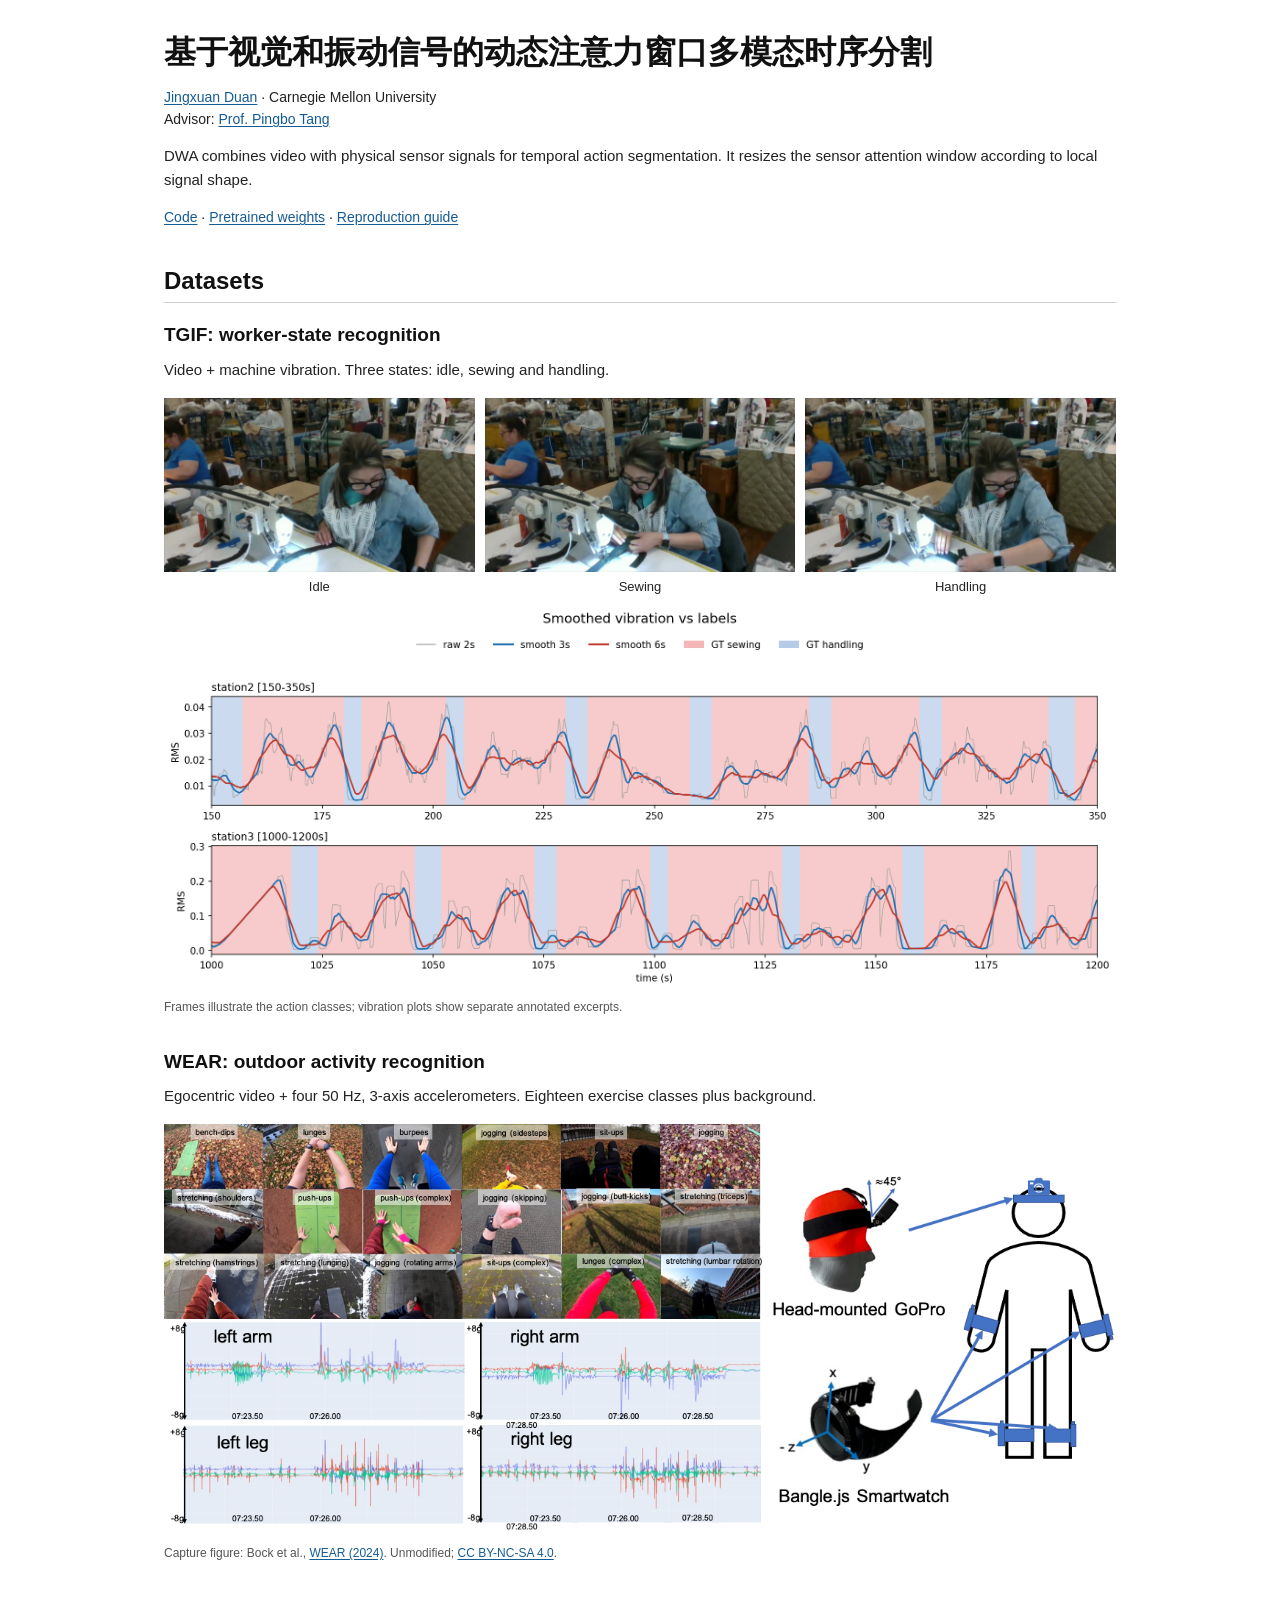
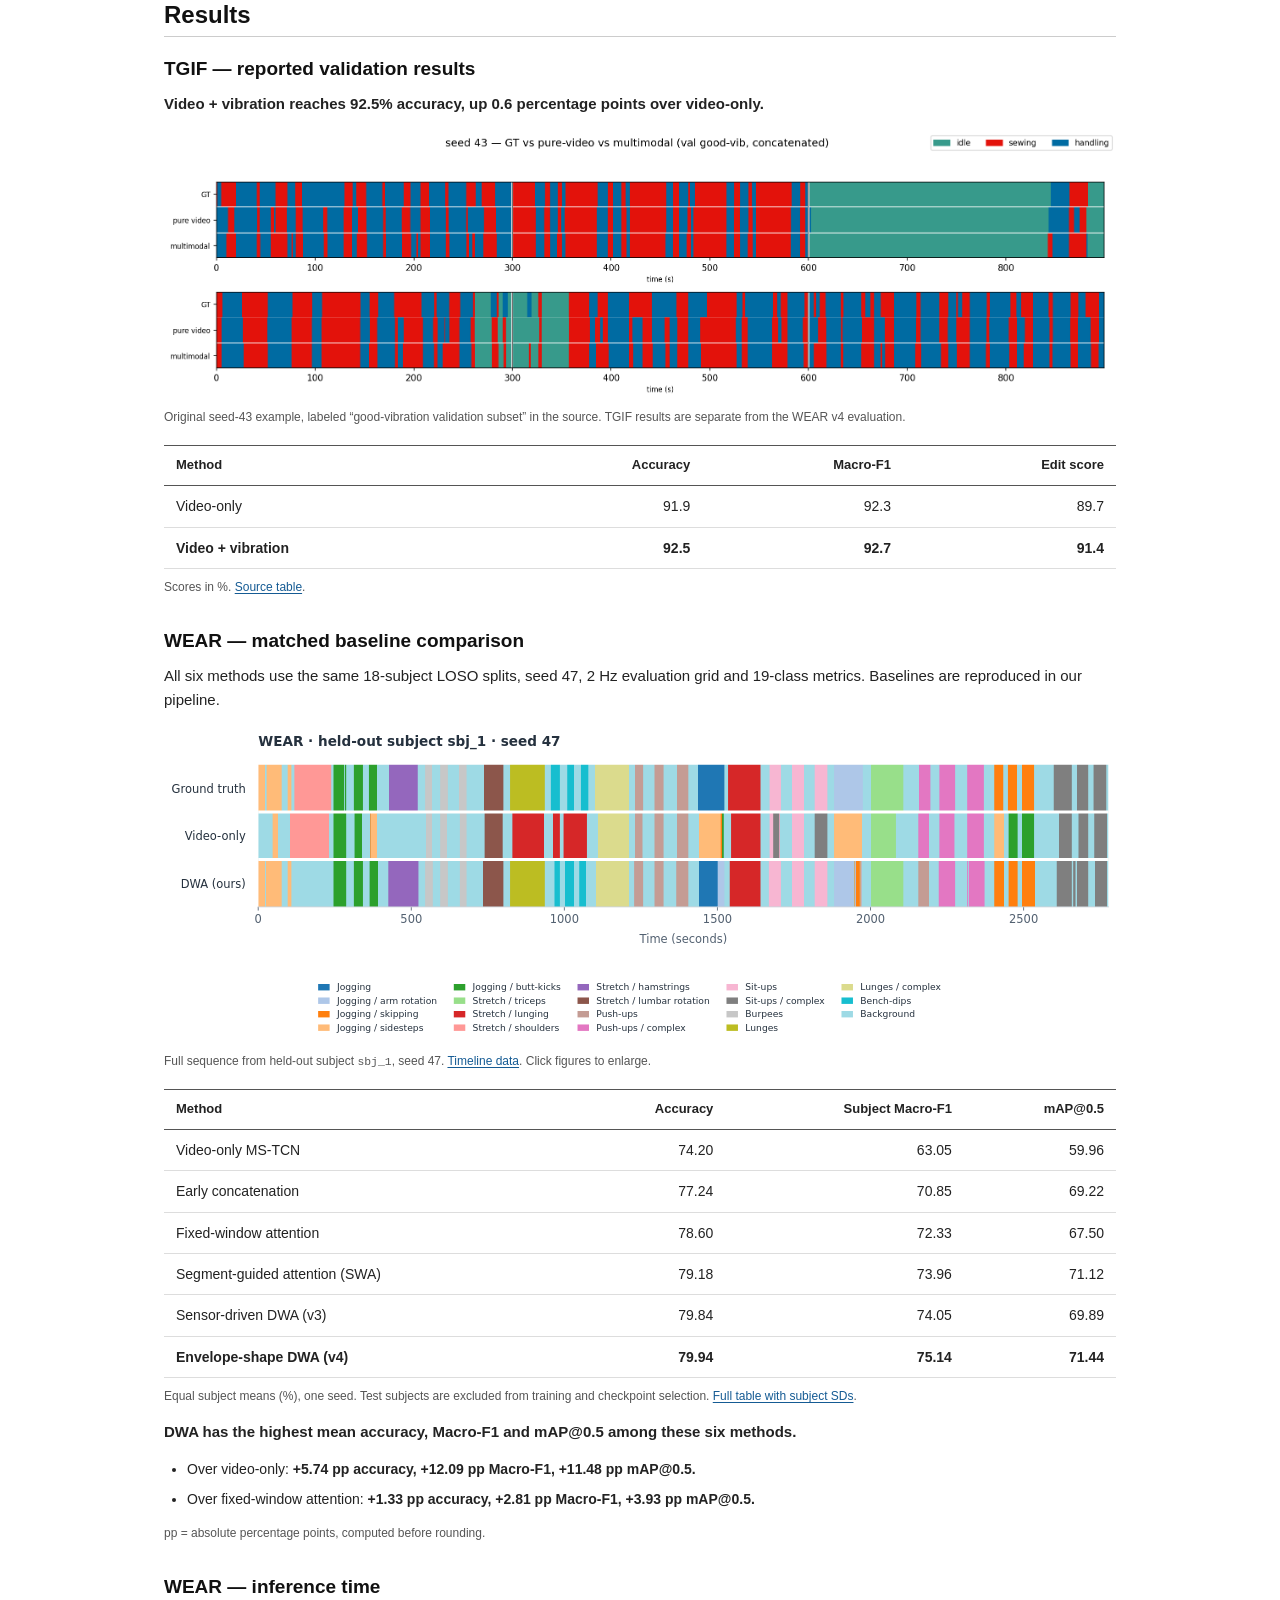
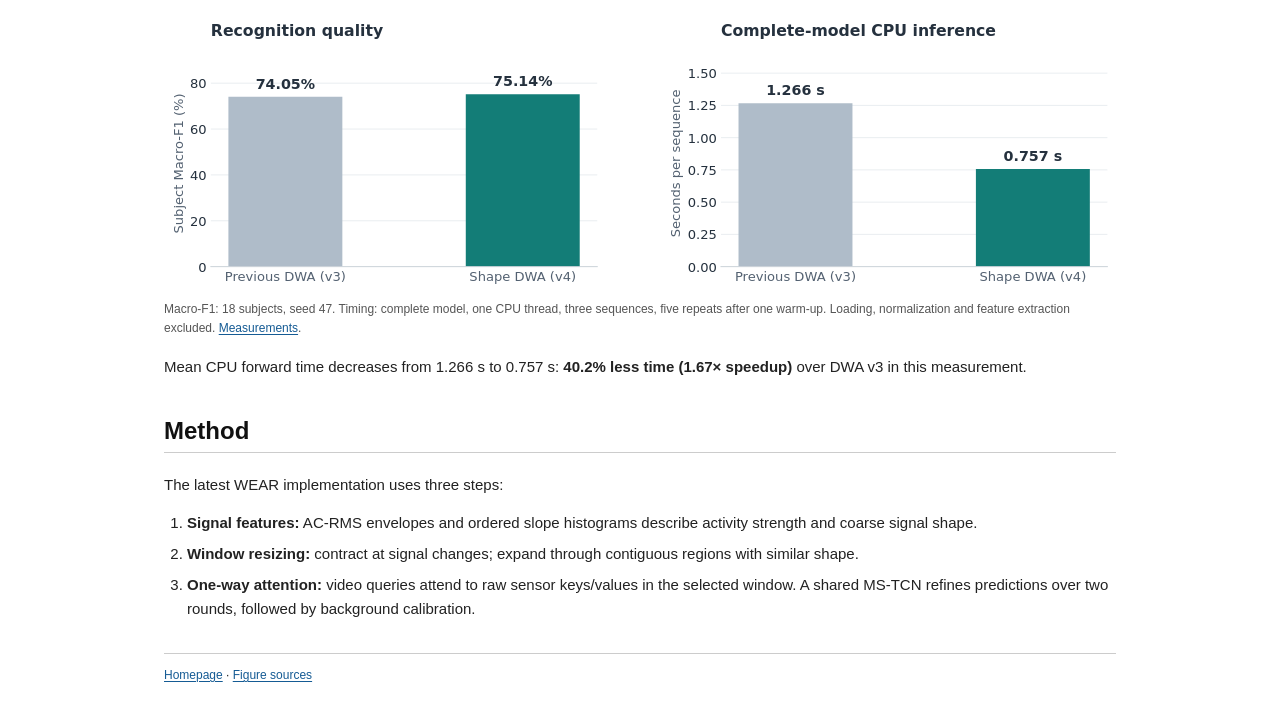
==== commit 9809b26b: "Rename research page to descriptive multimodal segmentation title" ====
--- a/research/dwa/index.html
+++ b/research/dwa/index.html
@@ -3,10 +3,10 @@
 <head>
   <meta charset="UTF-8">
   <meta name="viewport" content="width=device-width, initial-scale=1.0">
-  <title>Dynamic Window Attention (DWA) | Jingxuan Duan</title>
+  <title>基于视觉和振动信号的动态注意力窗口多模态时序分割 | Jingxuan Duan</title>
   <meta name="description" content="Video–sensor temporal action segmentation with signal-adaptive attention windows. TGIF and WEAR datasets, matched baseline comparisons, and method.">
   <meta name="author" content="Jingxuan Duan">
-  <meta property="og:title" content="Dynamic Window Attention (DWA)">
+  <meta property="og:title" content="基于视觉和振动信号的动态注意力窗口多模态时序分割">
   <meta property="og:description" content="Video–sensor temporal action segmentation: datasets, results, and method.">
   <meta property="og:type" content="website">
   <meta property="og:url" content="https://shureduan.github.io/research/dwa/">
@@ -18,7 +18,7 @@
   <a class="skip-link" href="#scenarios">Skip to datasets</a>
   <main>
     <header>
-      <h1>Dynamic Window Attention (DWA)</h1>
+      <h1 lang="zh-CN">基于视觉和振动信号的动态注意力窗口多模态时序分割</h1>
       <p class="byline"><a href="../../">Jingxuan Duan</a> · Carnegie Mellon University<br>Advisor: <a href="https://www.cmu.edu/cee/people/faculty/tang.html">Prof. Pingbo Tang</a></p>
       <p>DWA combines video with physical sensor signals for temporal action segmentation. It resizes the sensor attention window according to local signal shape.</p>
       <p class="links"><a href="https://github.com/shureduan/TGIF-Multimodal-Temporal-Segmentation">Code</a> · <a href="https://github.com/shureduan/TGIF-Multimodal-Temporal-Segmentation/releases/tag/wear-shape-v4-20261020">Pretrained weights</a> · <a href="https://github.com/shureduan/TGIF-Multimodal-Temporal-Segmentation/blob/main/docs/envelope_shape_pilot.md">Reproduction guide</a></p>
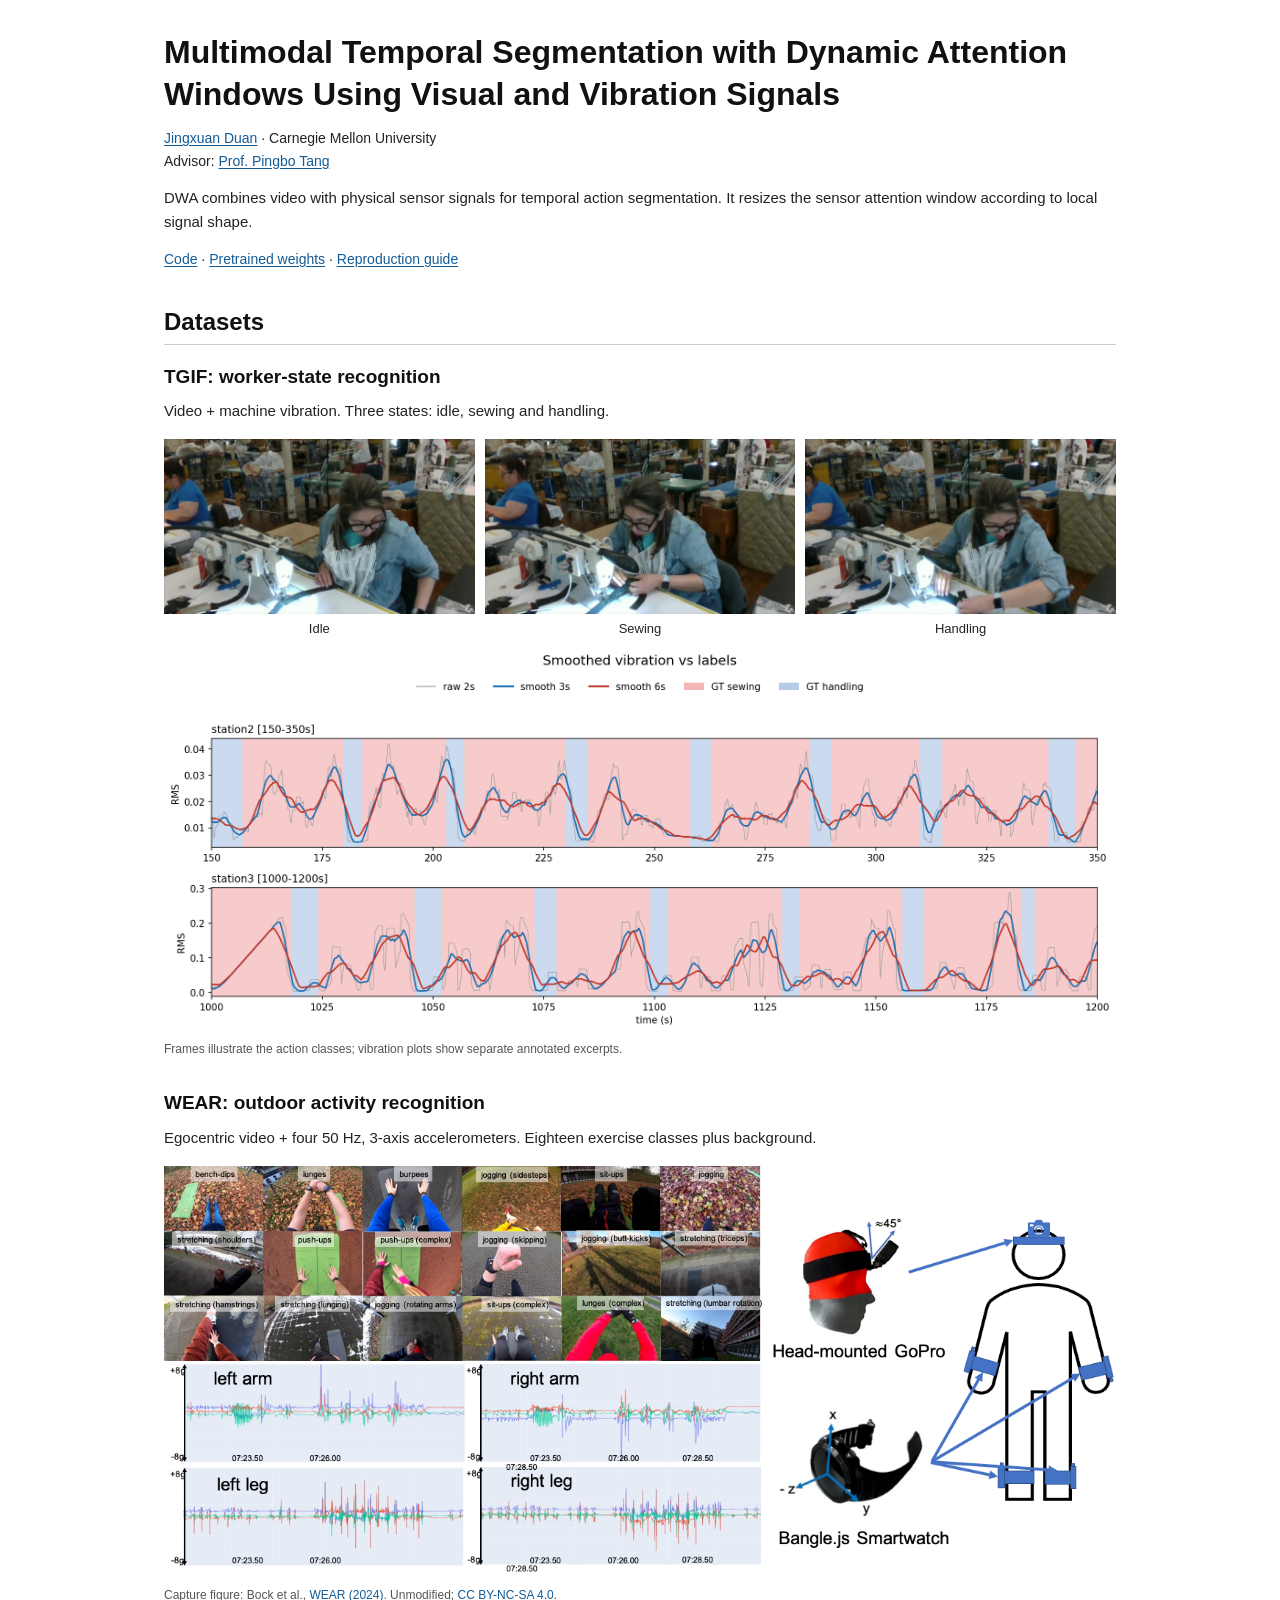
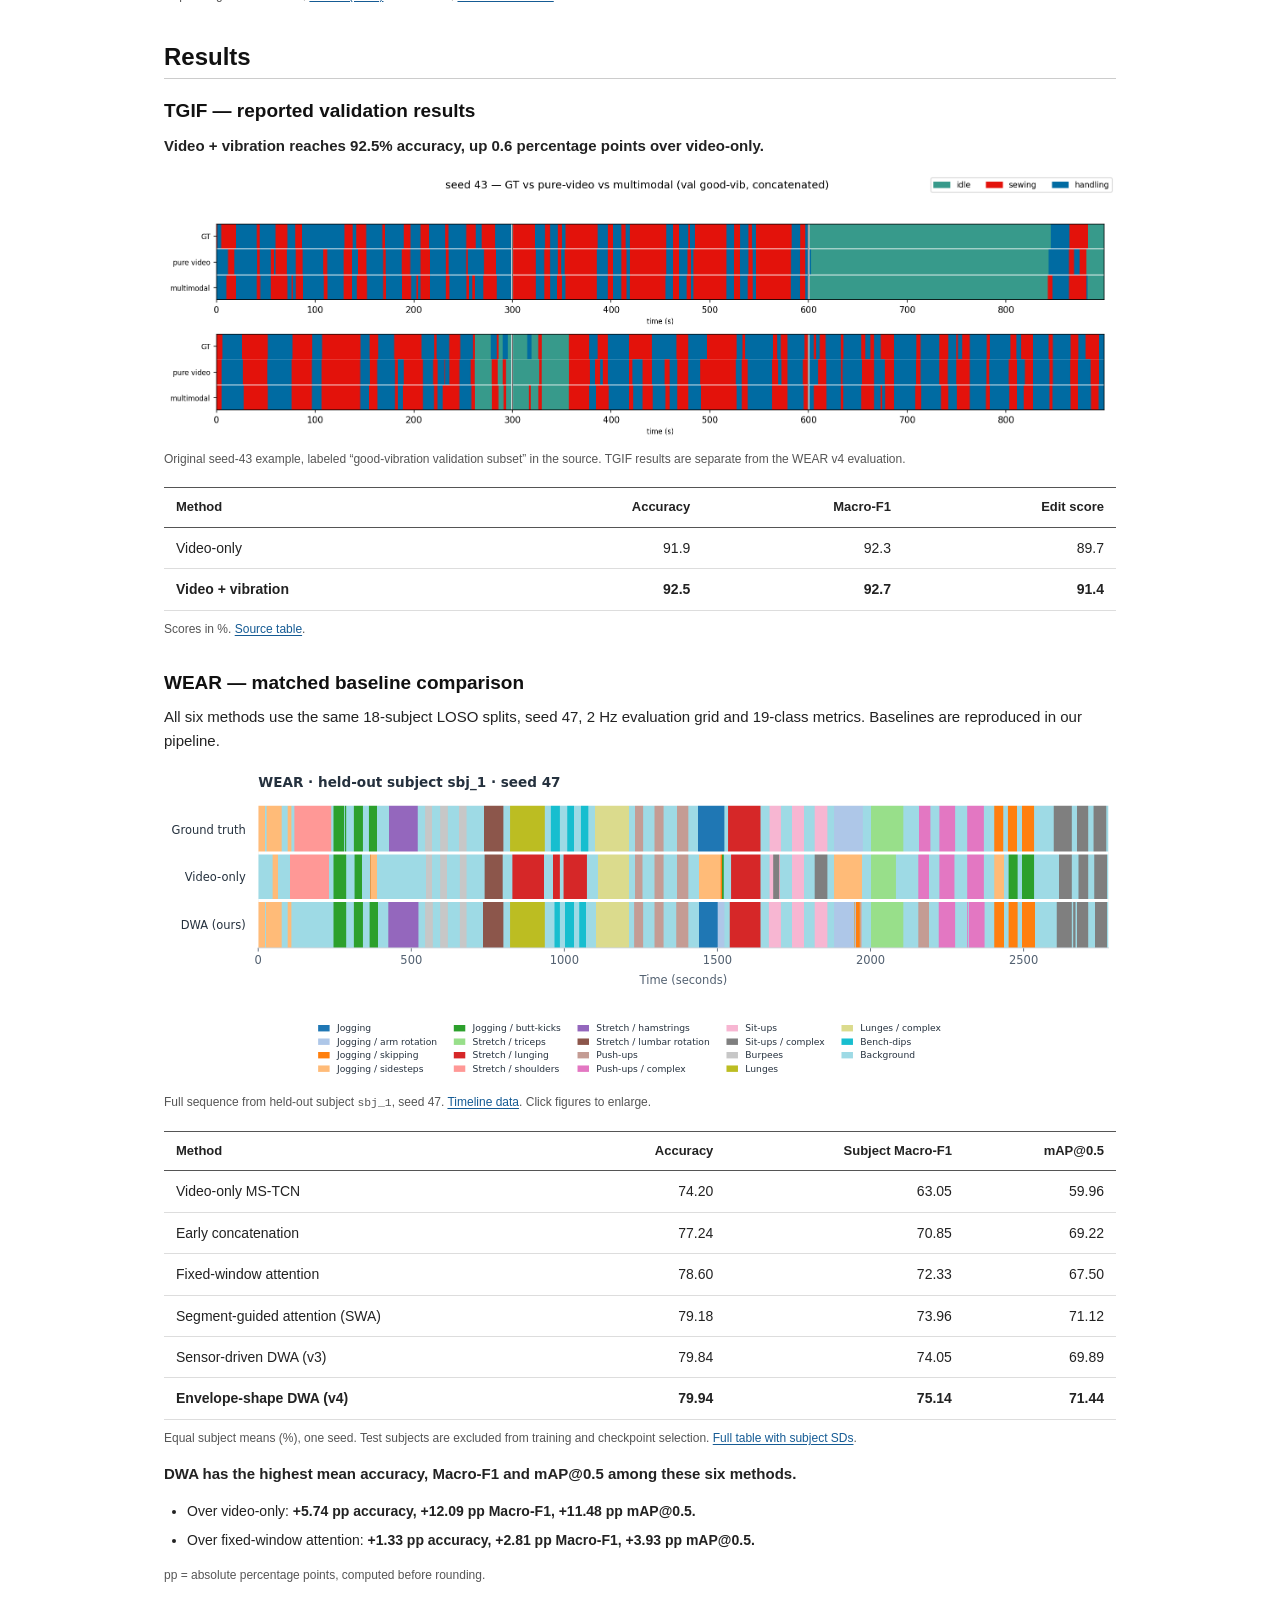
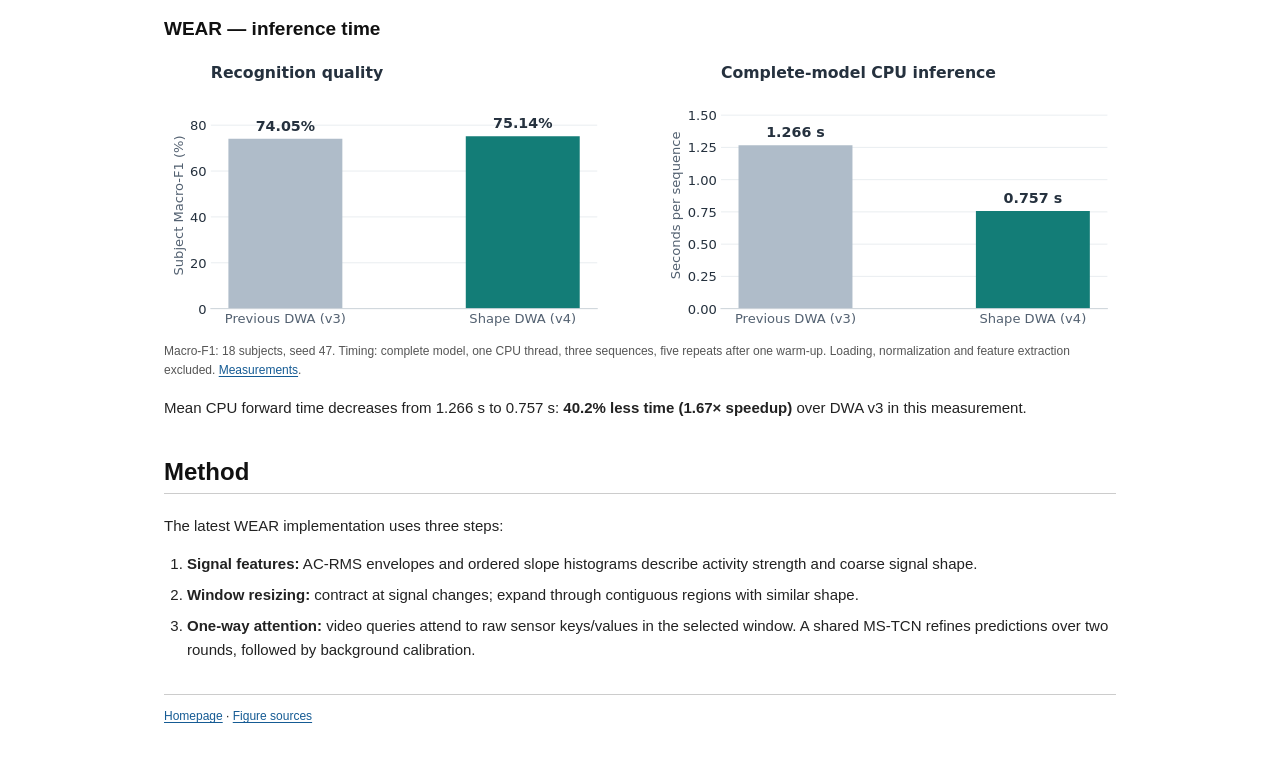
==== commit ccbb9471: "Use English throughout the research project page" ====
--- a/research/dwa/index.html
+++ b/research/dwa/index.html
@@ -3,10 +3,10 @@
 <head>
   <meta charset="UTF-8">
   <meta name="viewport" content="width=device-width, initial-scale=1.0">
-  <title>基于视觉和振动信号的动态注意力窗口多模态时序分割 | Jingxuan Duan</title>
+  <title>Multimodal Temporal Segmentation with Dynamic Attention Windows Using Visual and Vibration Signals | Jingxuan Duan</title>
   <meta name="description" content="Video–sensor temporal action segmentation with signal-adaptive attention windows. TGIF and WEAR datasets, matched baseline comparisons, and method.">
   <meta name="author" content="Jingxuan Duan">
-  <meta property="og:title" content="基于视觉和振动信号的动态注意力窗口多模态时序分割">
+  <meta property="og:title" content="Multimodal Temporal Segmentation with Dynamic Attention Windows Using Visual and Vibration Signals">
   <meta property="og:description" content="Video–sensor temporal action segmentation: datasets, results, and method.">
   <meta property="og:type" content="website">
   <meta property="og:url" content="https://shureduan.github.io/research/dwa/">
@@ -18,7 +18,7 @@
   <a class="skip-link" href="#scenarios">Skip to datasets</a>
   <main>
     <header>
-      <h1 lang="zh-CN">基于视觉和振动信号的动态注意力窗口多模态时序分割</h1>
+      <h1>Multimodal Temporal Segmentation with Dynamic Attention Windows Using Visual and Vibration Signals</h1>
       <p class="byline"><a href="../../">Jingxuan Duan</a> · Carnegie Mellon University<br>Advisor: <a href="https://www.cmu.edu/cee/people/faculty/tang.html">Prof. Pingbo Tang</a></p>
       <p>DWA combines video with physical sensor signals for temporal action segmentation. It resizes the sensor attention window according to local signal shape.</p>
       <p class="links"><a href="https://github.com/shureduan/TGIF-Multimodal-Temporal-Segmentation">Code</a> · <a href="https://github.com/shureduan/TGIF-Multimodal-Temporal-Segmentation/releases/tag/wear-shape-v4-20261020">Pretrained weights</a> · <a href="https://github.com/shureduan/TGIF-Multimodal-Temporal-Segmentation/blob/main/docs/envelope_shape_pilot.md">Reproduction guide</a></p>
